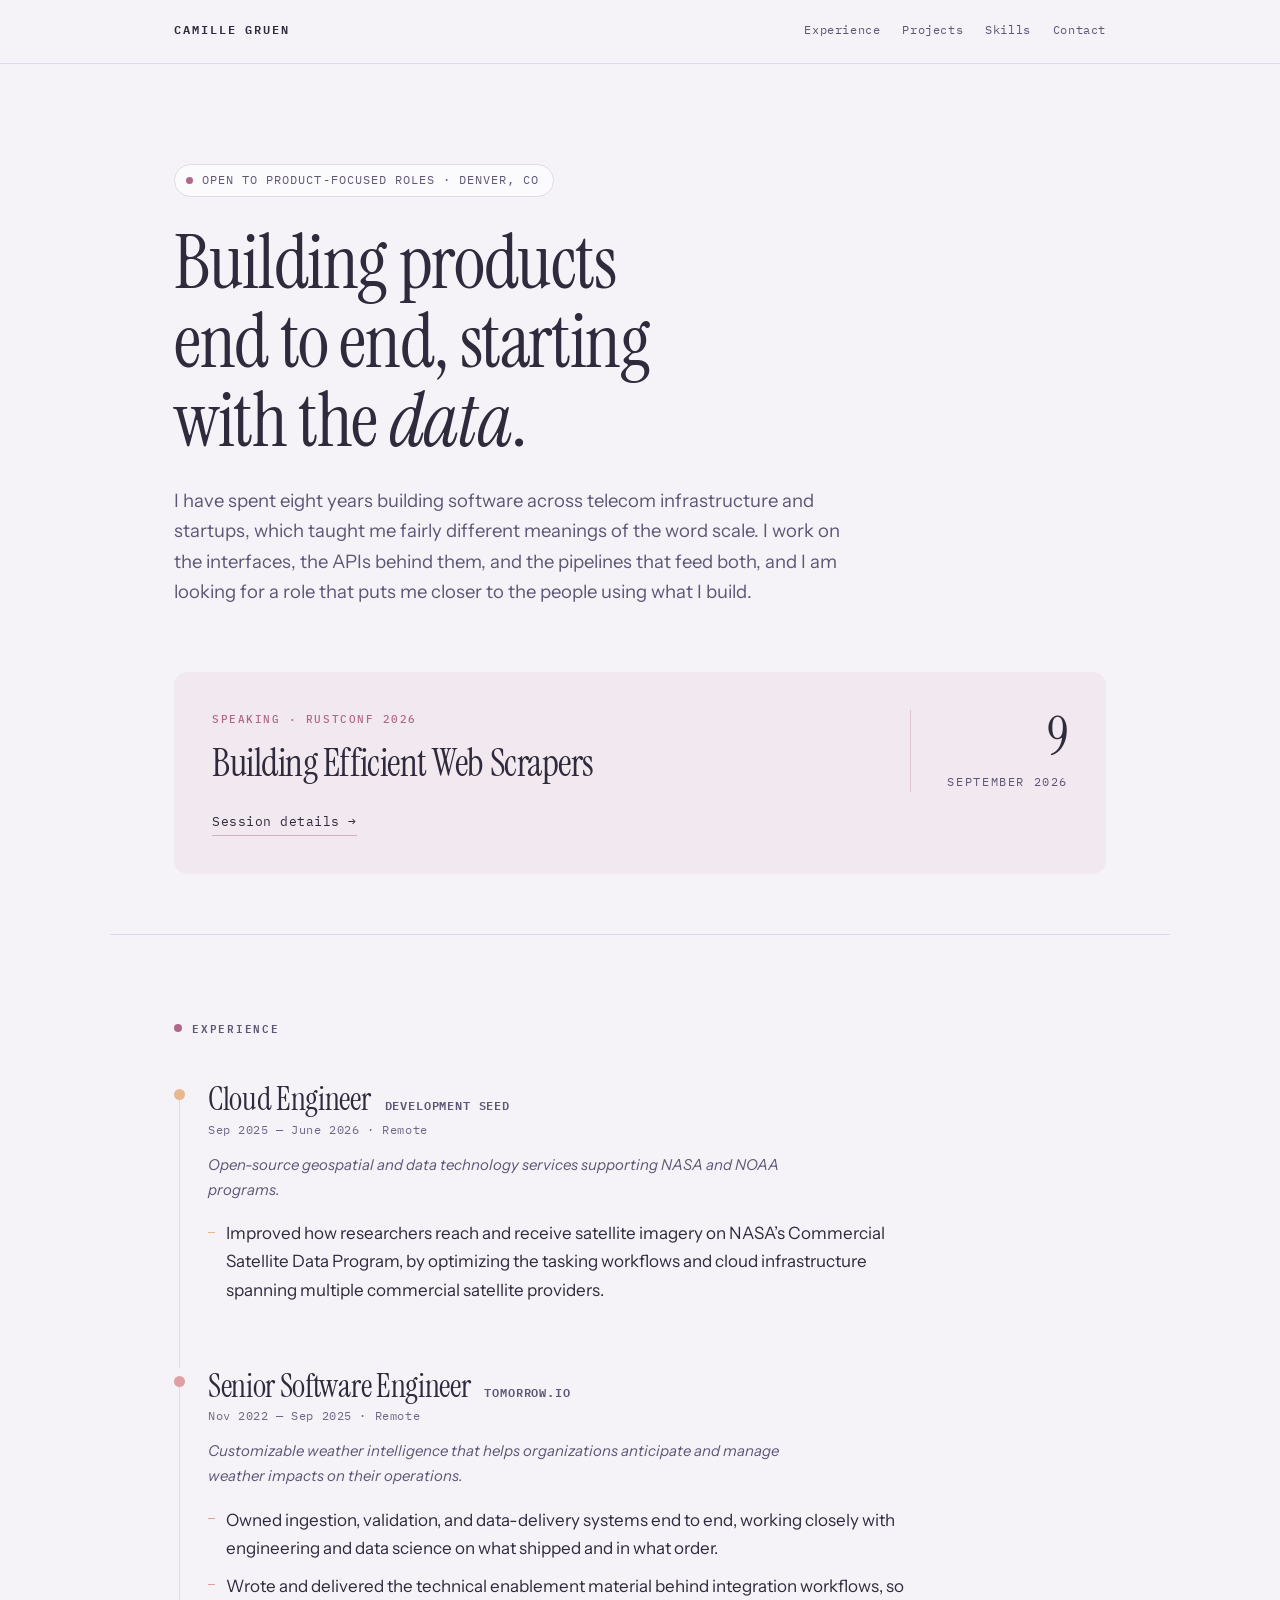
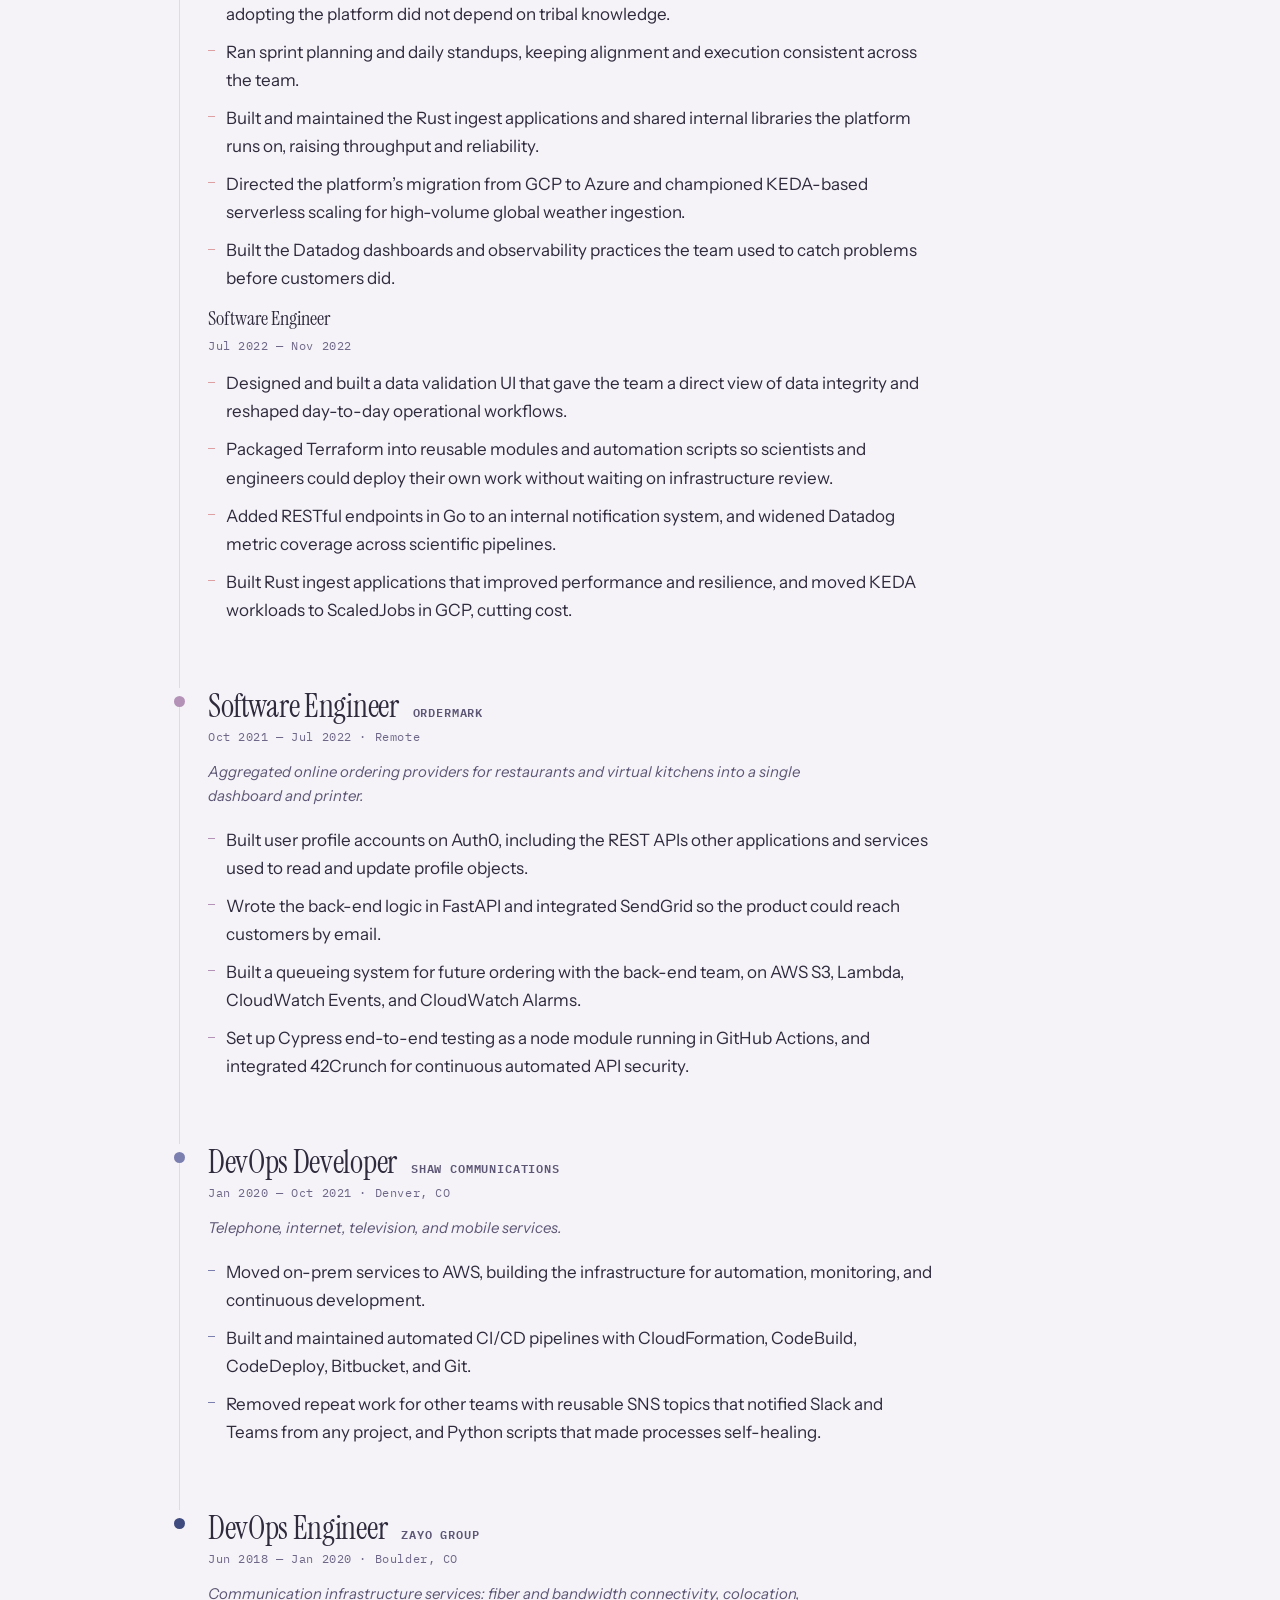
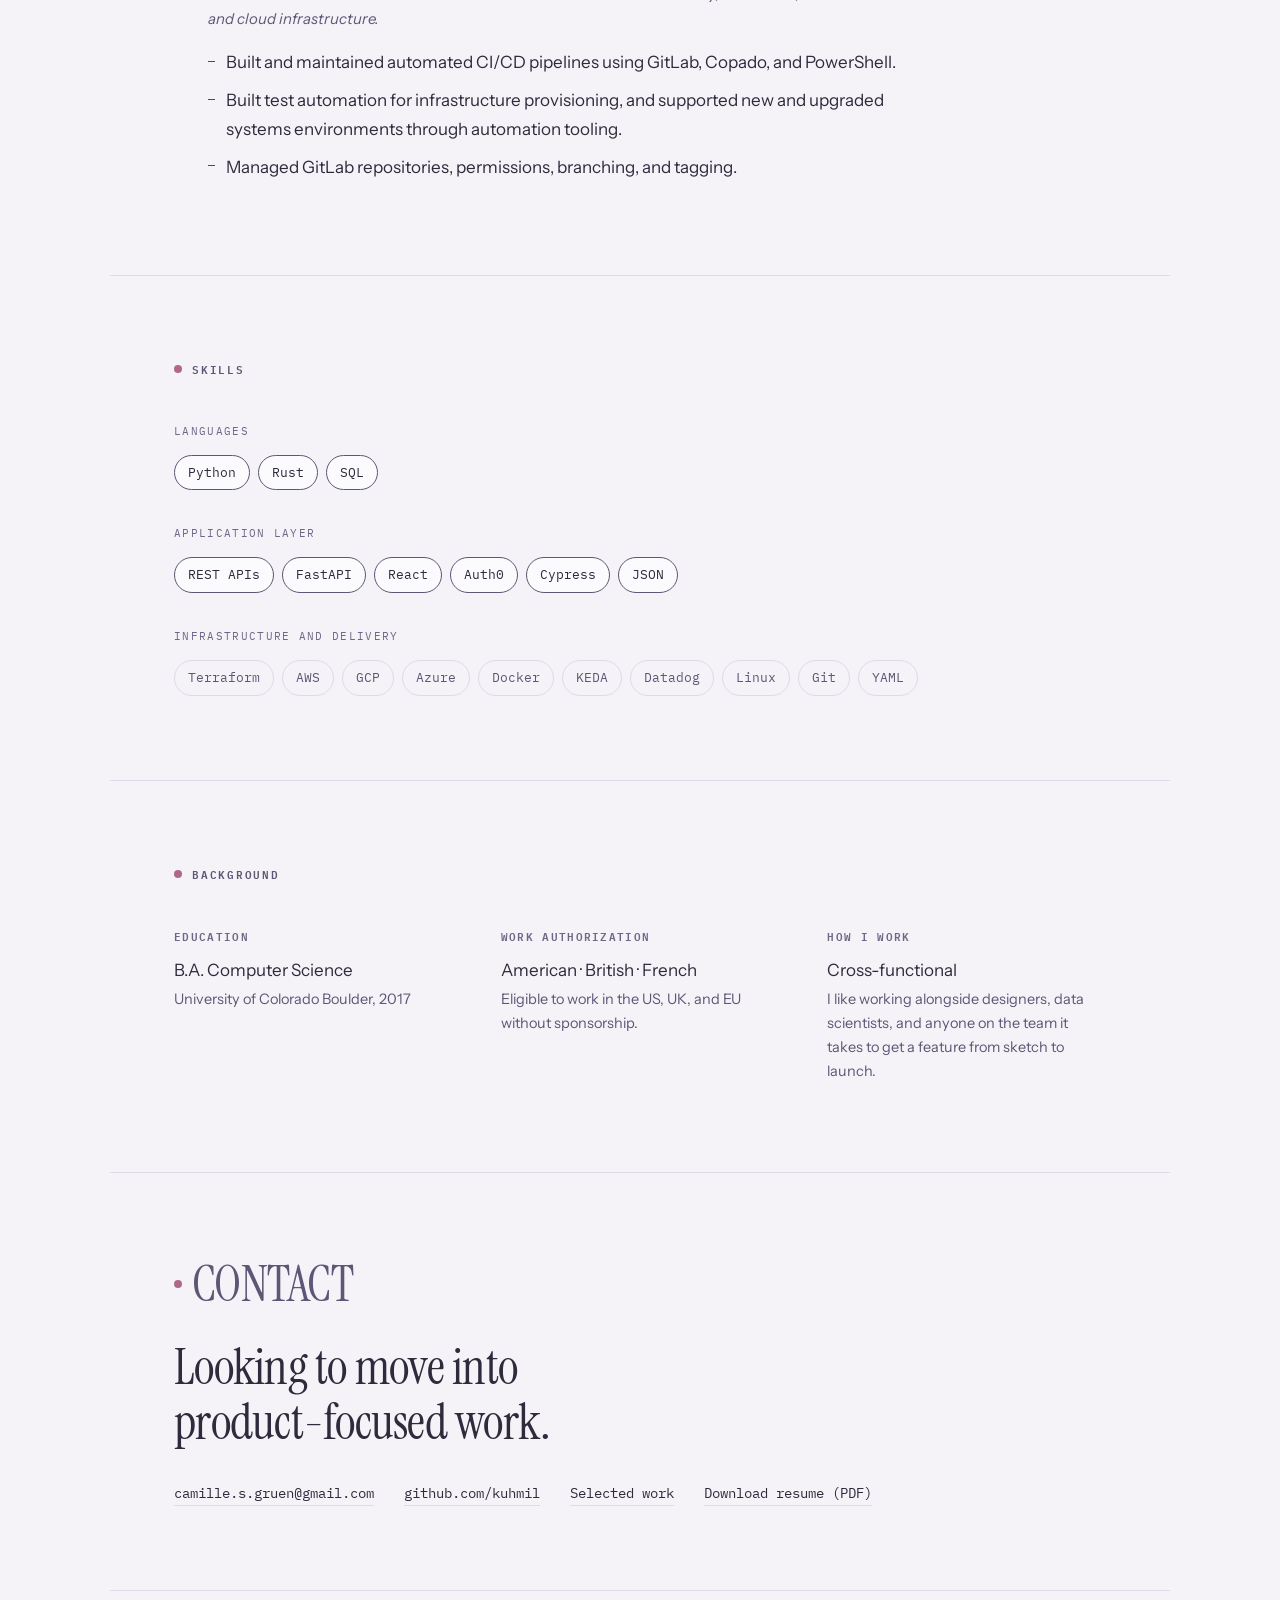
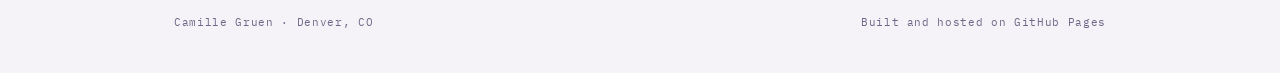
==== index.html @ fe69216e "update projects" ====
<!DOCTYPE html>
<html lang="en">
<head>
<meta charset="utf-8">
<meta name="viewport" content="width=device-width, initial-scale=1">
<title>Camille Gruen</title>
<meta name="description" content="Software engineer with eight years across user-facing surfaces, APIs, and the data pipelines that feed them, now moving toward product-focused work. Speaking at RustConf 2026.">
<meta name="author" content="Camille Gruen">
<meta property="og:title" content="Camille Gruen — Software Engineer">
<meta property="og:description" content="I build products end to end, starting with the data.">
<meta property="og:type" content="profile">
<link rel="preconnect" href="https://fonts.googleapis.com">
<link rel="preconnect" href="https://fonts.gstatic.com" crossorigin>
<link href="https://fonts.googleapis.com/css2?family=IBM+Plex+Mono:wght@400;500;600&family=Instrument+Sans:ital,wght@0,400;0,500;0,600;1,400&family=Instrument+Serif:ital@0;1&display=swap" rel="stylesheet">
<link rel="icon" href="favicon.svg" type="image/svg+xml">
<link rel="stylesheet" href="style.css">
</head>

<body>
<a class="skip" href="#main">Skip to content</a>

<header class="masthead">
  <div class="wrap">
    <a class="mark" href="index.html">Camille Gruen</a>
    <nav aria-label="Sections">
      <a href="#experience">Experience</a>
      <a href="projects.html">Projects</a>
      <!-- <a href="blog.html">Blog</a> -->
      <a href="#skills">Skills</a>
      <a href="#contact">Contact</a>
    </nav>
  </div>
</header>

<main id="main">

  <section class="hero wrap">
    <p class="available"><span class="dot" aria-hidden="true"></span>Open to product-focused roles &middot; Denver, CO</p>
    <h1>Building products end to end, starting with the <em>data</em>.</h1>
    <p class="standfirst">
      I have spent eight years building software across telecom infrastructure and startups, which taught me fairly different meanings of the word scale. 
      I work on the interfaces, the APIs behind them, and the pipelines that feed both, and I am looking 
      for a role that puts me closer to the people using what I build. 
      <!-- Most recently at
      <strong>Development Seed</strong>, on NASA&rsquo;s Commercial Satellite Data Program. -->
    </p>

    <div class="billing">
      <div class="billing-main">
        <p class="eyebrow">Speaking &middot; RustConf 2026</p>
        <h2>Building Efficient Web Scrapers</h2>
        <!-- <p class="where">Room 511, Palais des Congr&egrave;s de Montr&eacute;al &middot; In person and online</p> -->
        <a class="conf-link" href="https://rustconf2026.sched.com/event/2KIv0">Session details &rarr;</a>
      </div>
      <div class="billing-date">
        <span class="day">9</span>
        <span class="mon">September 2026</span>
      </div>
    </div>
  </section>

  <section class="section wrap" id="experience">
    <h2 class="section-label">Experience</h2>

    <ol class="roles">

      <li class="role rise" style="--node:var(--r5)">
        <div class="role-top">
          <h3>Cloud Engineer</h3>
          <span class="co-name">Development Seed</span>
        </div>
        <p class="meta">Sep 2025 — June 2026 · Remote</p>
        <p class="about">Open-source geospatial and data technology services supporting NASA and NOAA programs.</p>
        <ul>
          <li>Improved how researchers reach and receive satellite imagery on NASA&rsquo;s Commercial Satellite Data Program, by optimizing the tasking workflows and cloud infrastructure spanning multiple commercial satellite providers.</li>
        </ul>
      </li>

      <li class="role rise" style="--node:var(--r4)">
        <div class="role-top">
          <h3>Senior Software Engineer</h3>
          <span class="co-name">Tomorrow.io</span>
        </div>
        <p class="meta">Nov 2022 — Sep 2025 · Remote</p>
        <p class="about">Customizable weather intelligence that helps organizations anticipate and manage weather impacts on their operations.</p>
        <ul>
          <li>Owned ingestion, validation, and data-delivery systems end to end, working closely with engineering and data science on what shipped and in what order.</li>
          <li>Wrote and delivered the technical enablement material behind integration workflows, so adopting the platform did not depend on tribal knowledge.</li>
          <li>Ran sprint planning and daily standups, keeping alignment and execution consistent across the team.</li>
          <li>Built and maintained the Rust ingest applications and shared internal libraries the platform runs on, raising throughput and reliability.</li>
          <li>Directed the platform&rsquo;s migration from GCP to Azure and championed KEDA-based serverless scaling for high-volume global weather ingestion.</li>
          <li>Built the Datadog dashboards and observability practices the team used to catch problems before customers did.</li>
        </ul>

        <div class="subrole">
          <!-- <p class="promo"><span class="arrow" aria-hidden="true">&uarr;</span>Promoted November 2022</p> -->
          <h4>Software Engineer</h4>
          <p class="meta">Jul 2022 — Nov 2022</p>
          <ul>
            <li>Designed and built a data validation UI that gave the team a direct view of data integrity and reshaped day-to-day operational workflows.</li>
            <li>Packaged Terraform into reusable modules and automation scripts so scientists and engineers could deploy their own work without waiting on infrastructure review.</li>
            <li>Added RESTful endpoints in Go to an internal notification system, and widened Datadog metric coverage across scientific pipelines.</li>
            <li>Built Rust ingest applications that improved performance and resilience, and moved KEDA workloads to ScaledJobs in GCP, cutting cost.</li>
          </ul>
        </div>
      </li>

      <li class="role rise" style="--node:var(--r3)">
        <div class="role-top">
          <h3>Software Engineer</h3>
          <span class="co-name">Ordermark</span>
        </div>
        <p class="meta">Oct 2021 — Jul 2022 · Remote</p>
        <p class="about">Aggregated online ordering providers for restaurants and virtual kitchens into a single dashboard and printer.</p>
        <ul>
          <li>Built user profile accounts on Auth0, including the REST APIs other applications and services used to read and update profile objects.</li>
          <li>Wrote the back-end logic in FastAPI and integrated SendGrid so the product could reach customers by email.</li>
          <li>Built a queueing system for future ordering with the back-end team, on AWS S3, Lambda, CloudWatch Events, and CloudWatch Alarms.</li>
          <li>Set up Cypress end-to-end testing as a node module running in GitHub Actions, and integrated 42Crunch for continuous automated API security.</li>
        </ul>
      </li>

      <li class="role rise" style="--node:var(--r2)">
        <div class="role-top">
          <h3>DevOps Developer</h3>
          <span class="co-name">Shaw Communications</span>
        </div>
        <p class="meta">Jan 2020 — Oct 2021 · Denver, CO</p>
        <p class="about">Telephone, internet, television, and mobile services.</p>
        <ul>
          <li>Moved on-prem services to AWS, building the infrastructure for automation, monitoring, and continuous development.</li>
          <li>Built and maintained automated CI/CD pipelines with CloudFormation, CodeBuild, CodeDeploy, Bitbucket, and Git.</li>
          <li>Removed repeat work for other teams with reusable SNS topics that notified Slack and Teams from any project, and Python scripts that made processes self-healing.</li>
        </ul>
      </li>

      <li class="role rise" style="--node:var(--r1)">
        <div class="role-top">
          <h3>DevOps Engineer</h3>
          <span class="co-name">Zayo Group</span>
        </div>
        <p class="meta">Jun 2018 — Jan 2020 · Boulder, CO</p>
        <p class="about">Communication infrastructure services: fiber and bandwidth connectivity, colocation, and cloud infrastructure.</p>
        <ul>
          <li>Built and maintained automated CI/CD pipelines using GitLab, Copado, and PowerShell.</li>
          <li>Built test automation for infrastructure provisioning, and supported new and upgraded systems environments through automation tooling.</li>
          <li>Managed GitLab repositories, permissions, branching, and tagging.</li>
        </ul>
      </li>

    </ol>
  </section>

  <section class="section wrap" id="skills">
    <h2 class="section-label">Skills</h2>

    <div class="tier">
      <p class="tier-name">Languages</p>
      <ul class="chips">
        <li>Python</li><li>Rust</li><li>SQL</li>
      </ul>
    </div>

    <div class="tier">
      <p class="tier-name">Application layer</p>
      <ul class="chips">
        <li>REST APIs</li><li>FastAPI</li><li>React</li><li>Auth0</li><li>Cypress</li><li>JSON</li>
      </ul>
    </div>

    <div class="tier">
      <p class="tier-name">Infrastructure and delivery</p>
      <ul class="chips soft">
        <li>Terraform</li><li>AWS</li><li>GCP</li><li>Azure</li><li>Docker</li>
        <li>KEDA</li><li>Datadog</li><li>Linux</li><li>Git</li><li>YAML</li>
      </ul>
    </div>
  </section>

  <section class="section wrap">
    <h2 class="section-label">Background</h2>
    <div class="facts">
      <div class="fact">
        <h3>Education</h3>
        <p>B.A. Computer Science</p>
        <p class="sub">University of Colorado Boulder, 2017</p>
      </div>
      <div class="fact">
        <h3>Work authorization</h3>
        <p>American · British · French</p>
        <p class="sub">Eligible to work in the US, UK, and EU without sponsorship.</p>
      </div>
      <div class="fact">
        <h3>How I work</h3>
        <p>Cross-functional</p>
        <p class="sub">I like working alongside designers, data scientists, and anyone on the team it takes to get a feature from sketch to launch.</p>
      </div>
    </div>
  </section>

  <section class="section wrap contact" id="contact">
    <h2 class="section-label">Contact</h2>
    <h2>Looking to move into product-focused work.</h2>
    <ul class="links">
      <li><a href="mailto:camille.s.gruen@gmail.com">camille.s.gruen@gmail.com</a></li>
      <li><a href="https://github.com/kuhmil">github.com/kuhmil</a></li>
      <li><a href="projects.html">Selected work</a></li>
      <li><a href="resume.pdf">Download resume (PDF)</a></li>
    </ul>
  </section>

</main>

<footer class="wrap colophon">
  <span>Camille Gruen · Denver, CO</span>
  <span>Built and hosted on GitHub Pages</span>
</footer>

<script>
(function () {
  var reduce = window.matchMedia('(prefers-reduced-motion: reduce)').matches;
  var items = document.querySelectorAll('.rise');
  if (reduce || !('IntersectionObserver' in window)) {
    items.forEach(function (el) { el.classList.add('in'); });
    return;
  }
  var io = new IntersectionObserver(function (entries) {
    entries.forEach(function (entry) {
      if (entry.isIntersecting) {
        entry.target.classList.add('in');
        io.unobserve(entry.target);
      }
    });
  }, { rootMargin: '0px 0px -8% 0px', threshold: 0.05 });
  items.forEach(function (el) { io.observe(el); });
})();
</script>
</body>
</html>
---- style.css ----
/* Camille Gruen — shared styles
   Palette: Earth's limb at dawn from orbit. Indigo → periwinkle → mauve → rose → haze.
   The ramp still encodes era: r1 is 2018, r5 is now. */

:root{
  --paper:      #F5F3F8;
  --paper-lift: #FBFAFC;
  --tint:       #F1E9EF;
  --ink:        #2F2A3C;
  --ink-2:      #5E5675;
  --ink-3:      #6F6787;
  --rule:       #E0DAE8;
  --accent:     #B0688A;

  --r1: #3F4A7E;
  --r2: #7B7FB0;
  --r3: #B492B8;
  --r4: #DFA0A4;
  --r5: #E9B78F;

  --display: "Instrument Serif", Georgia, serif;
  --body:    "Instrument Sans", ui-sans-serif, system-ui, sans-serif;
  --mono:    "IBM Plex Mono", ui-monospace, "SF Mono", monospace;

  --gut: clamp(20px, 5vw, 64px);
  --maxw: 1060px;
}

*,*::before,*::after{ box-sizing:border-box; }
html{ -webkit-text-size-adjust:100%; scroll-behavior:smooth; }

body{
  margin:0;
  background:var(--paper);
  color:var(--ink);
  font-family:var(--body);
  font-size:clamp(15px,0.55vw + 13.5px,17px);
  line-height:1.65;
  -webkit-font-smoothing:antialiased;
}

a{ color:inherit; }

.wrap{
  max-width:var(--maxw);
  margin:0 auto;
  padding-inline:var(--gut);
}

.eyebrow{
  font-family:var(--mono);
  font-size:11px;
  font-weight:500;
  letter-spacing:.14em;
  text-transform:uppercase;
  color:var(--ink-3);
  margin:0;
}

/* ── Masthead ─────────────────────────────────── */
.masthead{ border-bottom:1px solid var(--rule); }
.masthead .wrap{
  display:flex;
  flex-wrap:wrap;
  gap:8px 24px;
  align-items:baseline;
  justify-content:space-between;
  padding-block:20px;
}
.mark{
  font-family:var(--mono);
  font-size:12px;
  font-weight:600;
  letter-spacing:.16em;
  text-transform:uppercase;
  text-decoration:none;
}
.masthead nav{
  display:flex;
  gap:22px;
  font-family:var(--mono);
  font-size:12px;
  letter-spacing:.05em;
}
.masthead nav a{
  color:var(--ink-2);
  text-decoration:none;
  padding-bottom:2px;
  border-bottom:1px solid transparent;
  transition:color .15s, border-color .15s;
}
.masthead nav a:hover,
.masthead nav a:focus-visible{ color:var(--ink); border-bottom-color:var(--accent); }
.masthead nav a[aria-current="page"]{ color:var(--ink); border-bottom-color:var(--ink-3); }

/* ── Hero ─────────────────────────────────────── */
.hero{ padding-block:clamp(48px,9vw,100px) clamp(36px,6vw,60px); }

.available{
  display:inline-flex;
  align-items:center;
  gap:9px;
  font-family:var(--mono);
  font-size:11.5px;
  letter-spacing:.09em;
  text-transform:uppercase;
  color:var(--ink-2);
  background:var(--paper-lift);
  border:1px solid var(--rule);
  border-radius:100px;
  padding:6px 14px 6px 11px;
  margin:0 0 26px;
}
.available .dot{
  width:7px; height:7px;
  border-radius:50%;
  background:var(--accent);
  flex:none;
}

.hero h1{
  font-family:var(--display);
  font-weight:400;
  font-size:clamp(38px,7vw,76px);
  line-height:1.04;
  letter-spacing:-.018em;
  margin:0;
  max-width:15ch;
  text-wrap:balance;
}
.hero h1 em{ font-style:italic; }

.standfirst{
  margin:26px 0 0;
  max-width:56ch;
  font-size:clamp(16px,0.6vw + 14.6px,18.5px);
  color:var(--ink-2);
}
.standfirst strong{ color:var(--ink); font-weight:600; }

/* ── Speaking billing ─────────────────────────── */
.billing{
  margin-top:clamp(40px,6vw,64px);
  background:var(--tint);
  border-radius:14px;
  padding:clamp(24px,3.4vw,38px);
  display:grid;
  grid-template-columns:1fr auto;
  gap:28px 40px;
  align-items:start;
}
.billing-main{ min-width:0; }
.billing .eyebrow{ color:var(--accent); margin-bottom:14px; }

.billing h2{
  font-family:var(--display);
  font-weight:400;
  font-size:clamp(26px,3.1vw,38px);
  line-height:1.14;
  letter-spacing:-.012em;
  margin:0 0 10px;
  max-width:24ch;
}
.billing .where{
  font-family:var(--mono);
  font-size:12px;
  letter-spacing:.05em;
  color:var(--ink-2);
  margin:0;
}
.billing .conf-link{
  display:inline-block;
  margin-top:16px;
  font-family:var(--mono);
  font-size:12.5px;
  letter-spacing:.04em;
  text-decoration:none;
  border-bottom:1px solid rgba(176,104,138,.45);
  padding-bottom:3px;
  transition:border-color .15s;
}
.billing .conf-link:hover,
.billing .conf-link:focus-visible{ border-bottom-color:var(--accent); }

.billing-date{
  text-align:right;
  border-left:1px solid rgba(176,104,138,.28);
  padding-left:36px;
}
.billing-date .day{
  font-family:var(--display);
  font-size:clamp(34px,4.4vw,54px);
  line-height:1;
  letter-spacing:-.02em;
  display:block;
}
.billing-date .mon{
  font-family:var(--mono);
  font-size:11.5px;
  letter-spacing:.14em;
  text-transform:uppercase;
  color:var(--ink-2);
  display:block;
  margin-top:9px;
}

@media (max-width:720px){
  .billing{ grid-template-columns:1fr; }
  .billing-date{
    text-align:left;
    border-left:0;
    border-top:1px solid rgba(176,104,138,.28);
    padding-left:0;
    padding-top:22px;
  }
}

/* ── Sections ─────────────────────────────────── */
.section{
  padding-block:clamp(46px,7vw,84px);
  border-top:1px solid var(--rule);
}
.section-label{
  font-family:var(--mono);
  font-size:11px;
  font-weight:600;
  letter-spacing:.16em;
  text-transform:uppercase;
  color:var(--ink-2);
  margin:0 0 clamp(28px,4vw,44px);
  display:flex;
  align-items:center;
  gap:10px;
}
.section-label::before{
  content:"";
  width:8px; height:8px;
  border-radius:50%;
  background:var(--accent);
  flex:none;
}

/* ── Experience ───────────────────────────────── */
.roles{ list-style:none; margin:0; padding:0; }

.role{
  position:relative;
  padding-left:34px;
  padding-bottom:clamp(34px,5vw,54px);
}
.role::before{
  content:"";
  position:absolute;
  left:5px; top:13px; bottom:0;
  width:1px;
  background:var(--rule);
}
.role:last-child{ padding-bottom:0; }
.role:last-child::before{ display:none; }
.role::after{
  content:"";
  position:absolute;
  left:0; top:8px;
  width:11px; height:11px;
  border-radius:50%;
  background:var(--node,var(--ink));
}

.role-top{
  display:flex;
  flex-wrap:wrap;
  align-items:baseline;
  gap:2px 14px;
  margin-bottom:3px;
}
.role h3{
  font-family:var(--display);
  font-weight:400;
  font-size:clamp(23px,1.7vw + 18px,32px);
  letter-spacing:-.01em;
  line-height:1.15;
  margin:0;
}
.co-name{
  font-family:var(--mono);
  font-size:12px;
  font-weight:600;
  letter-spacing:.07em;
  text-transform:uppercase;
  color:var(--ink-2);
}
.meta{
  font-family:var(--mono);
  font-size:11.5px;
  letter-spacing:.05em;
  color:var(--ink-3);
  margin:0 0 13px;
}
.about{
  margin:0 0 17px;
  max-width:62ch;
  font-size:15px;
  color:var(--ink-2);
  font-style:italic;
}
.role ul{ margin:0; padding:0; list-style:none; max-width:66ch; }
.role ul li{
  position:relative;
  padding-left:18px;
  margin-bottom:10px;
}
.role ul li::before{
  content:"";
  position:absolute;
  left:0; top:.72em;
  width:7px; height:1px;
  background:var(--node,var(--ink-3));
}

.promo{
  display:flex;
  align-items:center;
  gap:12px;
  margin:26px 0 20px;
  font-family:var(--mono);
  font-size:11px;
  letter-spacing:.11em;
  text-transform:uppercase;
  color:var(--ink-2);
}
.promo::after{ content:""; flex:1; height:1px; background:var(--rule); }
.promo .arrow{ color:var(--accent); font-size:13px; line-height:1; }

.subrole h4{
  font-family:var(--display);
  font-weight:400;
  font-size:20px;
  margin:0 0 2px;
}

/* ── Skills ───────────────────────────────────── */
.tier + .tier{ margin-top:34px; }
.tier-name{
  font-family:var(--mono);
  font-size:11px;
  letter-spacing:.12em;
  text-transform:uppercase;
  color:var(--ink-3);
  margin:0 0 15px;
}
.chips{ display:flex; flex-wrap:wrap; gap:8px; list-style:none; margin:0; padding:0; }
.chips li{
  font-family:var(--mono);
  font-size:13px;
  padding:6px 13px;
  border-radius:100px;
  border:1px solid var(--ink-2);
  background:var(--paper-lift);
}
.chips.soft li{
  border-color:var(--rule);
  color:var(--ink-2);
  background:transparent;
}

/* ── Facts ────────────────────────────────────── */
.facts{
  display:grid;
  grid-template-columns:repeat(auto-fit,minmax(230px,1fr));
  gap:clamp(28px,4vw,48px);
}
.fact h3{
  font-family:var(--mono);
  font-size:11px;
  font-weight:600;
  letter-spacing:.12em;
  text-transform:uppercase;
  color:var(--ink-3);
  margin:0 0 11px;
}
.fact p{ margin:0 0 4px; }
.fact .sub{ color:var(--ink-2); font-size:14.5px; }

/* ── Contact ──────────────────────────────────── */
.contact h2{
  font-family:var(--display);
  font-weight:400;
  font-size:clamp(30px,4.4vw,50px);
  letter-spacing:-.015em;
  line-height:1.1;
  margin:0 0 28px;
  max-width:17ch;
}
.links{ display:flex; flex-wrap:wrap; gap:12px 30px; list-style:none; margin:0; padding:0; }
.links a{
  font-family:var(--mono);
  font-size:14px;
  text-decoration:none;
  border-bottom:1px solid var(--rule);
  padding-bottom:3px;
  transition:border-color .15s;
}
.links a:hover,
.links a:focus-visible{ border-bottom-color:var(--accent); }

.colophon{
  border-top:1px solid var(--rule);
  padding-block:22px 42px;
  font-family:var(--mono);
  font-size:11px;
  letter-spacing:.06em;
  color:var(--ink-3);
  display:flex;
  flex-wrap:wrap;
  gap:6px 20px;
  justify-content:space-between;
}

/* ── Projects page ────────────────────────────── */
.page-head{ padding-block:clamp(44px,8vw,88px) clamp(28px,4vw,48px); }
.page-head h1{
  font-family:var(--display);
  font-weight:400;
  font-size:clamp(38px,6.4vw,68px);
  line-height:1.05;
  letter-spacing:-.018em;
  margin:14px 0 0;
  max-width:16ch;
}

.projects{ list-style:none; margin:0; padding:0; }

.project{
  padding-block:clamp(40px,5.5vw,64px);
  border-top:1px solid var(--rule);
}
.project-top{
  display:flex;
  flex-wrap:wrap;
  align-items:center;
  gap:8px 14px;
  margin-bottom:12px;
}
.project .era{
  width:26px; height:6px;
  border-radius:3px;
  background:var(--node,var(--ink-3));
  flex:none;
}
.project h2{
  font-family:var(--display);
  font-weight:400;
  font-size:clamp(26px,2.6vw + 16px,42px);
  line-height:1.1;
  letter-spacing:-.015em;
  margin:0 0 8px;
  max-width:22ch;
}
.project .context{
  margin:0 0 22px;
  max-width:64ch;
  color:var(--ink-2);
}
.project h3{
  font-family:var(--mono);
  font-size:11px;
  font-weight:600;
  letter-spacing:.13em;
  text-transform:uppercase;
  color:var(--ink-3);
  margin:0 0 12px;
}
.project ul.did{ list-style:none; margin:0 0 26px; padding:0; max-width:66ch; }
.project ul.did li{
  position:relative;
  padding-left:18px;
  margin-bottom:10px;
}
.project ul.did li::before{
  content:"";
  position:absolute;
  left:0; top:.72em;
  width:7px; height:1px;
  background:var(--node,var(--ink-3));
}

.backlink{
  display:inline-block;
  font-family:var(--mono);
  font-size:12.5px;
  letter-spacing:.05em;
  text-decoration:none;
  border-bottom:1px solid var(--rule);
  padding-bottom:3px;
  margin-block:8px 44px;
  transition:border-color .15s;
}
.backlink:hover,
.backlink:focus-visible{ border-bottom-color:var(--accent); }

/* ── Accessibility & motion ───────────────────── */
:focus-visible{ outline:2px solid var(--accent); outline-offset:3px; }

.skip{
  position:absolute; left:-9999px;
  background:var(--ink); color:var(--paper);
  font-family:var(--mono); font-size:13px;
  padding:10px 16px; border-radius:6px; z-index:10;
}
.skip:focus{ left:var(--gut); top:10px; }

.rise{ opacity:0; transform:translateY(14px); }
.rise.in{ opacity:1; transform:none; transition:opacity .6s ease, transform .6s ease; }

@media (prefers-reduced-motion: reduce){
  html{ scroll-behavior:auto; }
  *,*::before,*::after{ animation:none !important; transition:none !important; }
  .rise{ opacity:1 !important; transform:none !important; }
}

@media print{
  .masthead nav, .available, .backlink{ display:none; }
  body{ background:#fff; font-size:11pt; }
  .section, .project{ break-inside:avoid; }
}
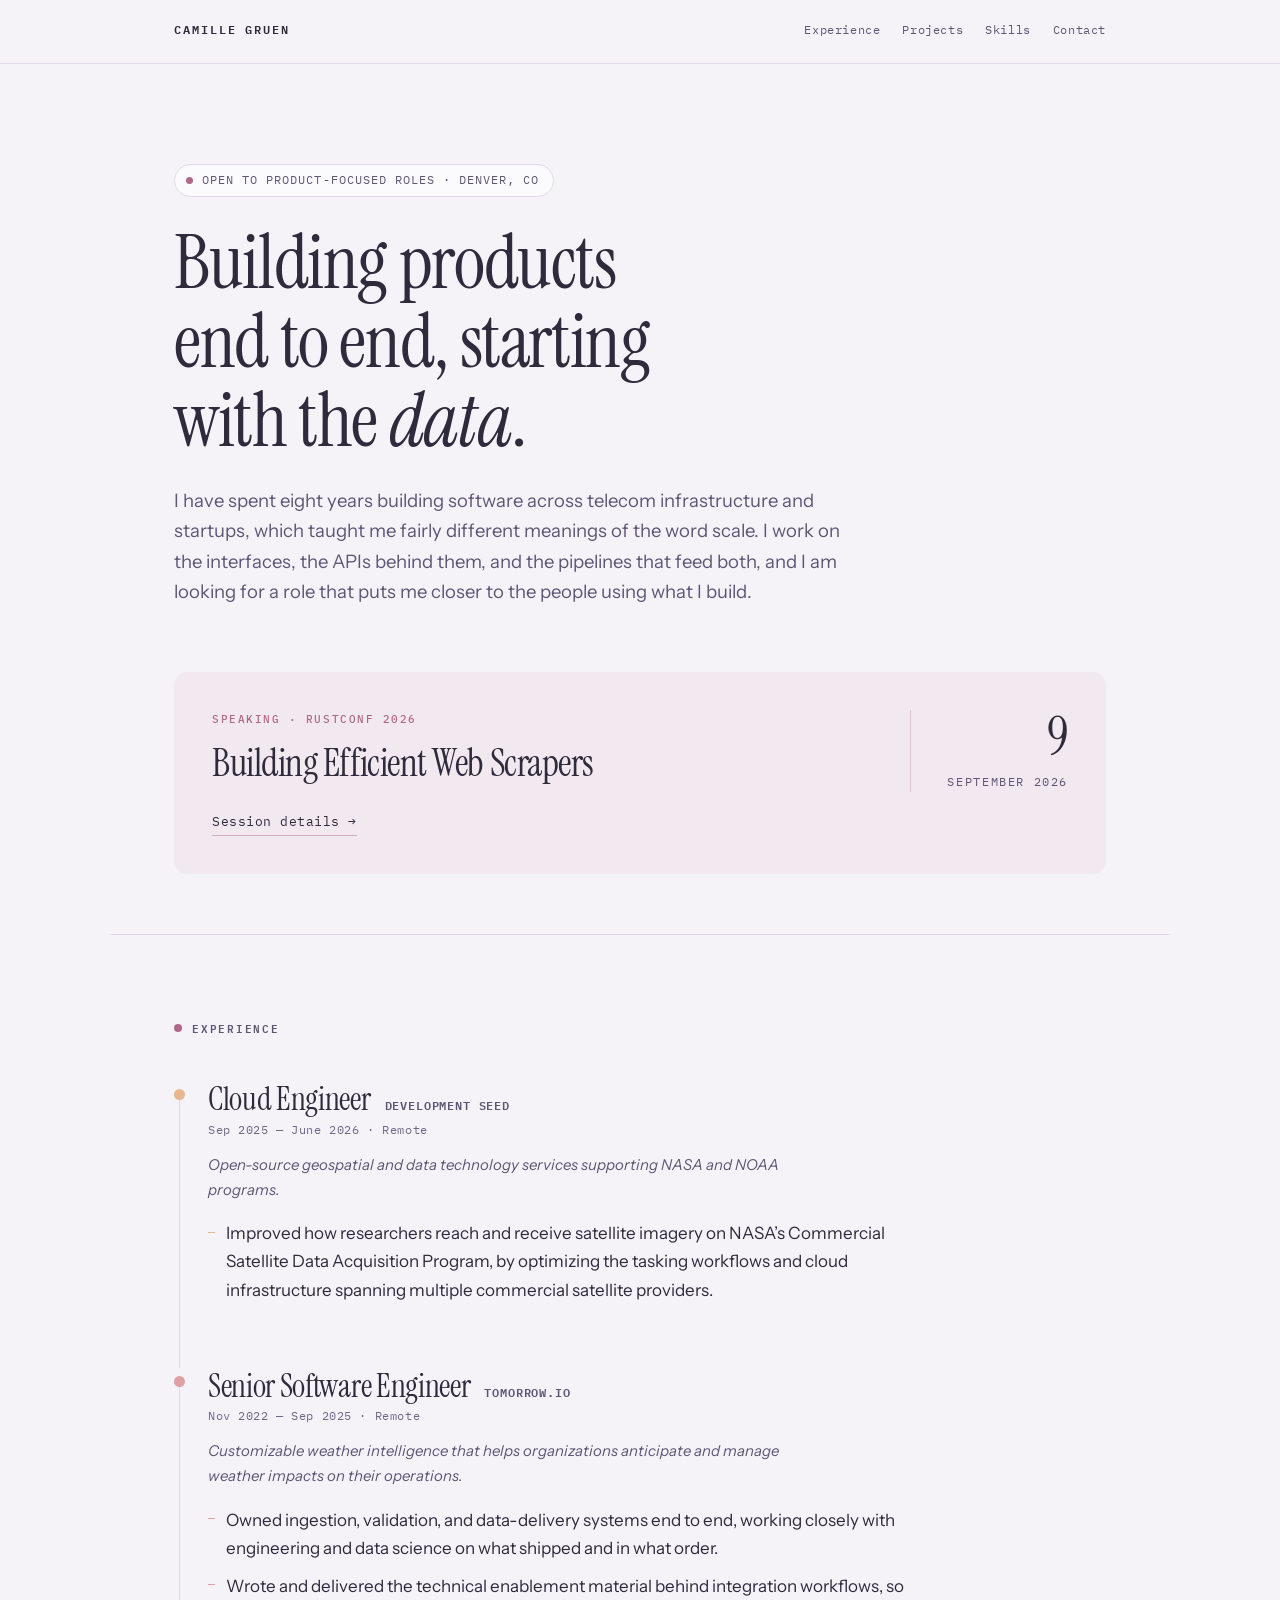
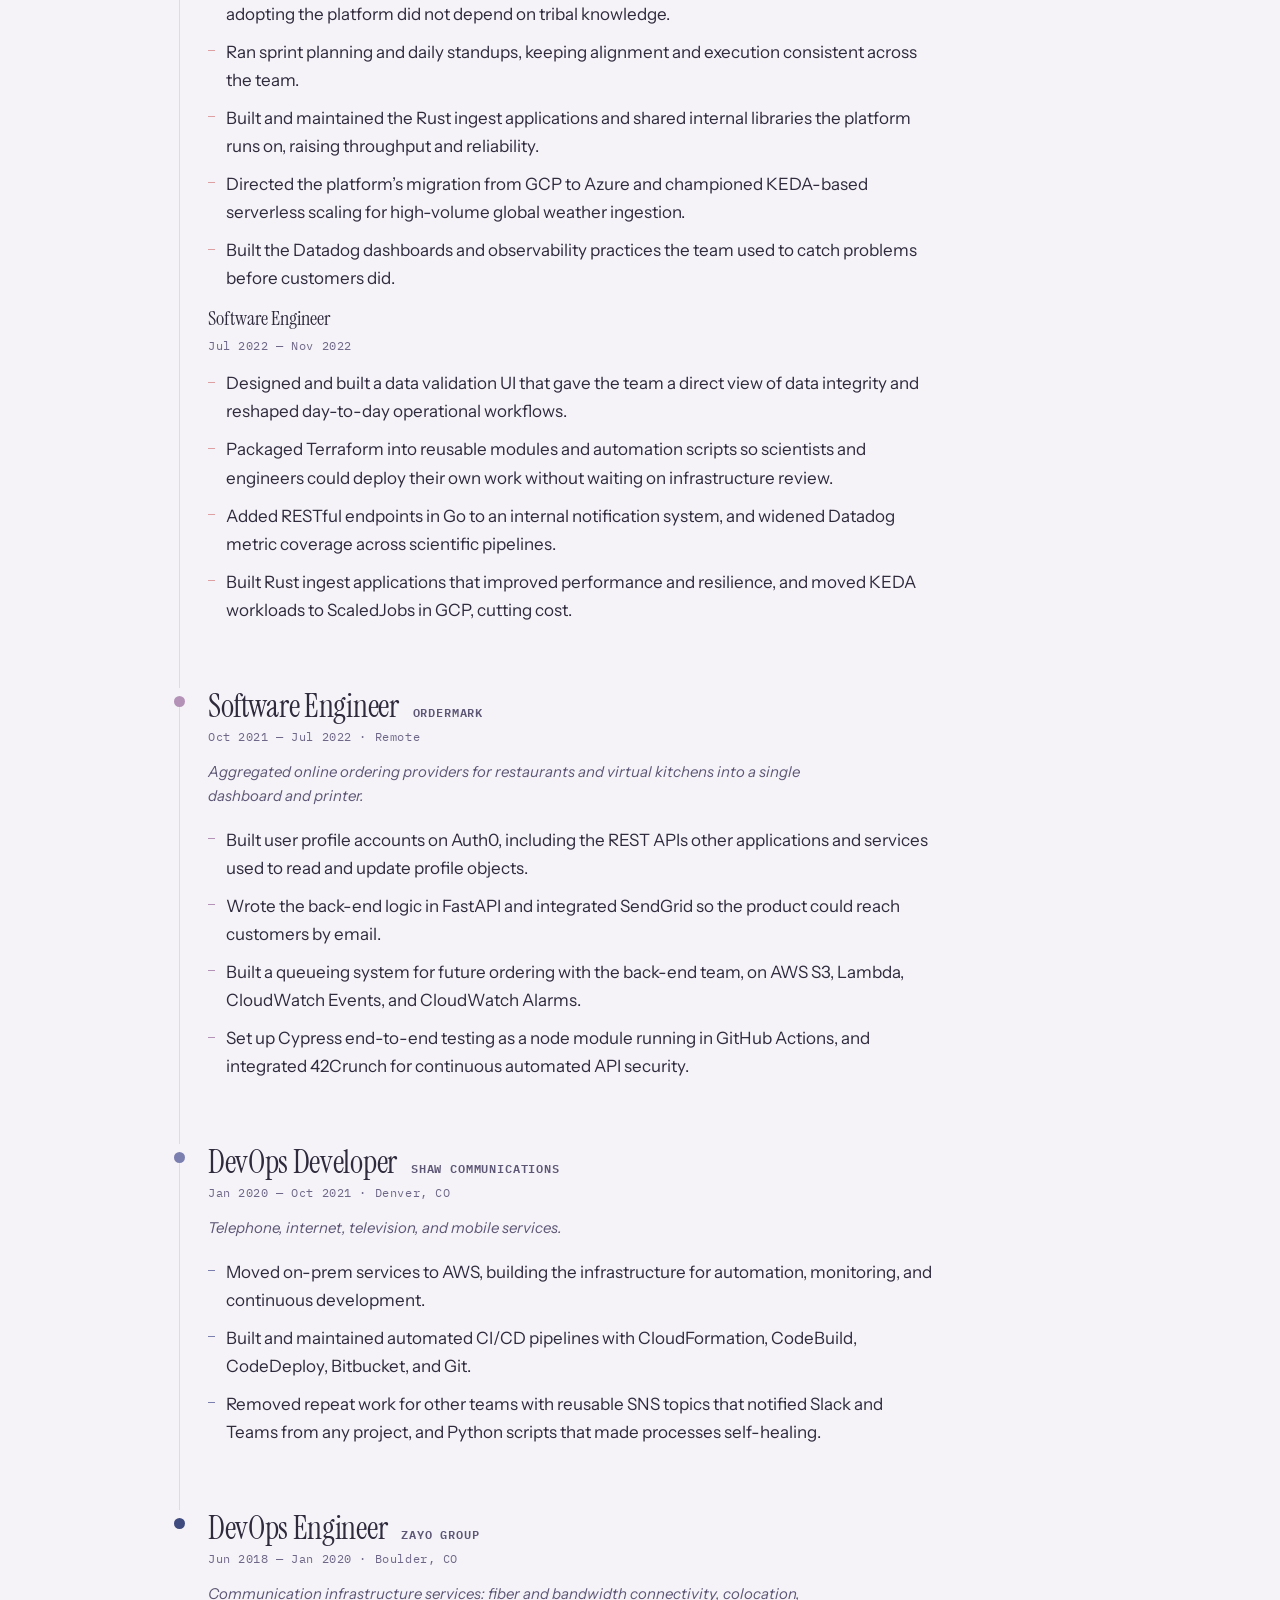
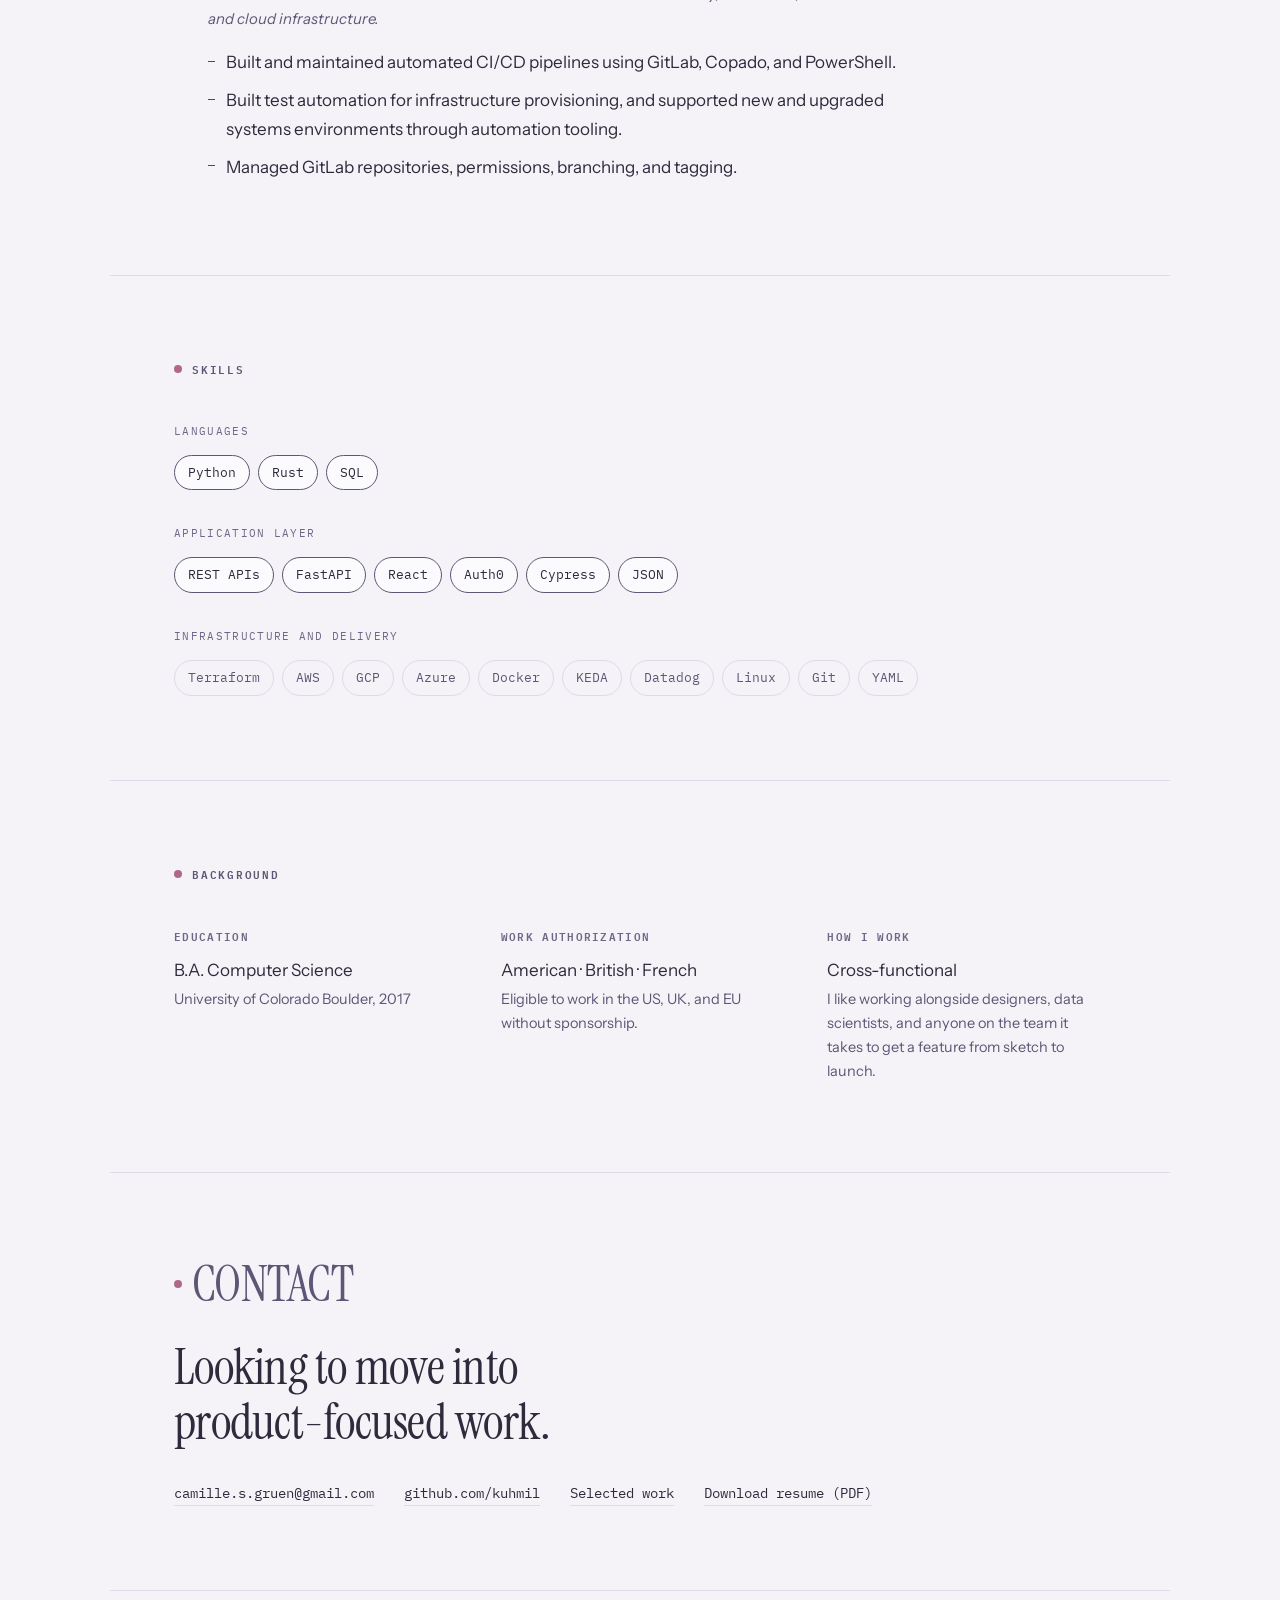
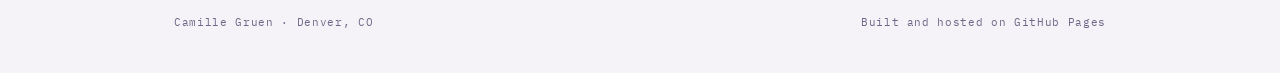
==== commit c7505cb7: "Add sound reactive infinity table project" ====
--- a/index.html
+++ b/index.html
@@ -72,7 +72,7 @@
         <p class="meta">Sep 2025 — June 2026 · Remote</p>
         <p class="about">Open-source geospatial and data technology services supporting NASA and NOAA programs.</p>
         <ul>
-          <li>Improved how researchers reach and receive satellite imagery on NASA&rsquo;s Commercial Satellite Data Program, by optimizing the tasking workflows and cloud infrastructure spanning multiple commercial satellite providers.</li>
+          <li>Improved how researchers reach and receive satellite imagery on NASA&rsquo;s Commercial Satellite Data Acquisition Program, by optimizing the tasking workflows and cloud infrastructure spanning multiple commercial satellite providers.</li>
         </ul>
       </li>
 
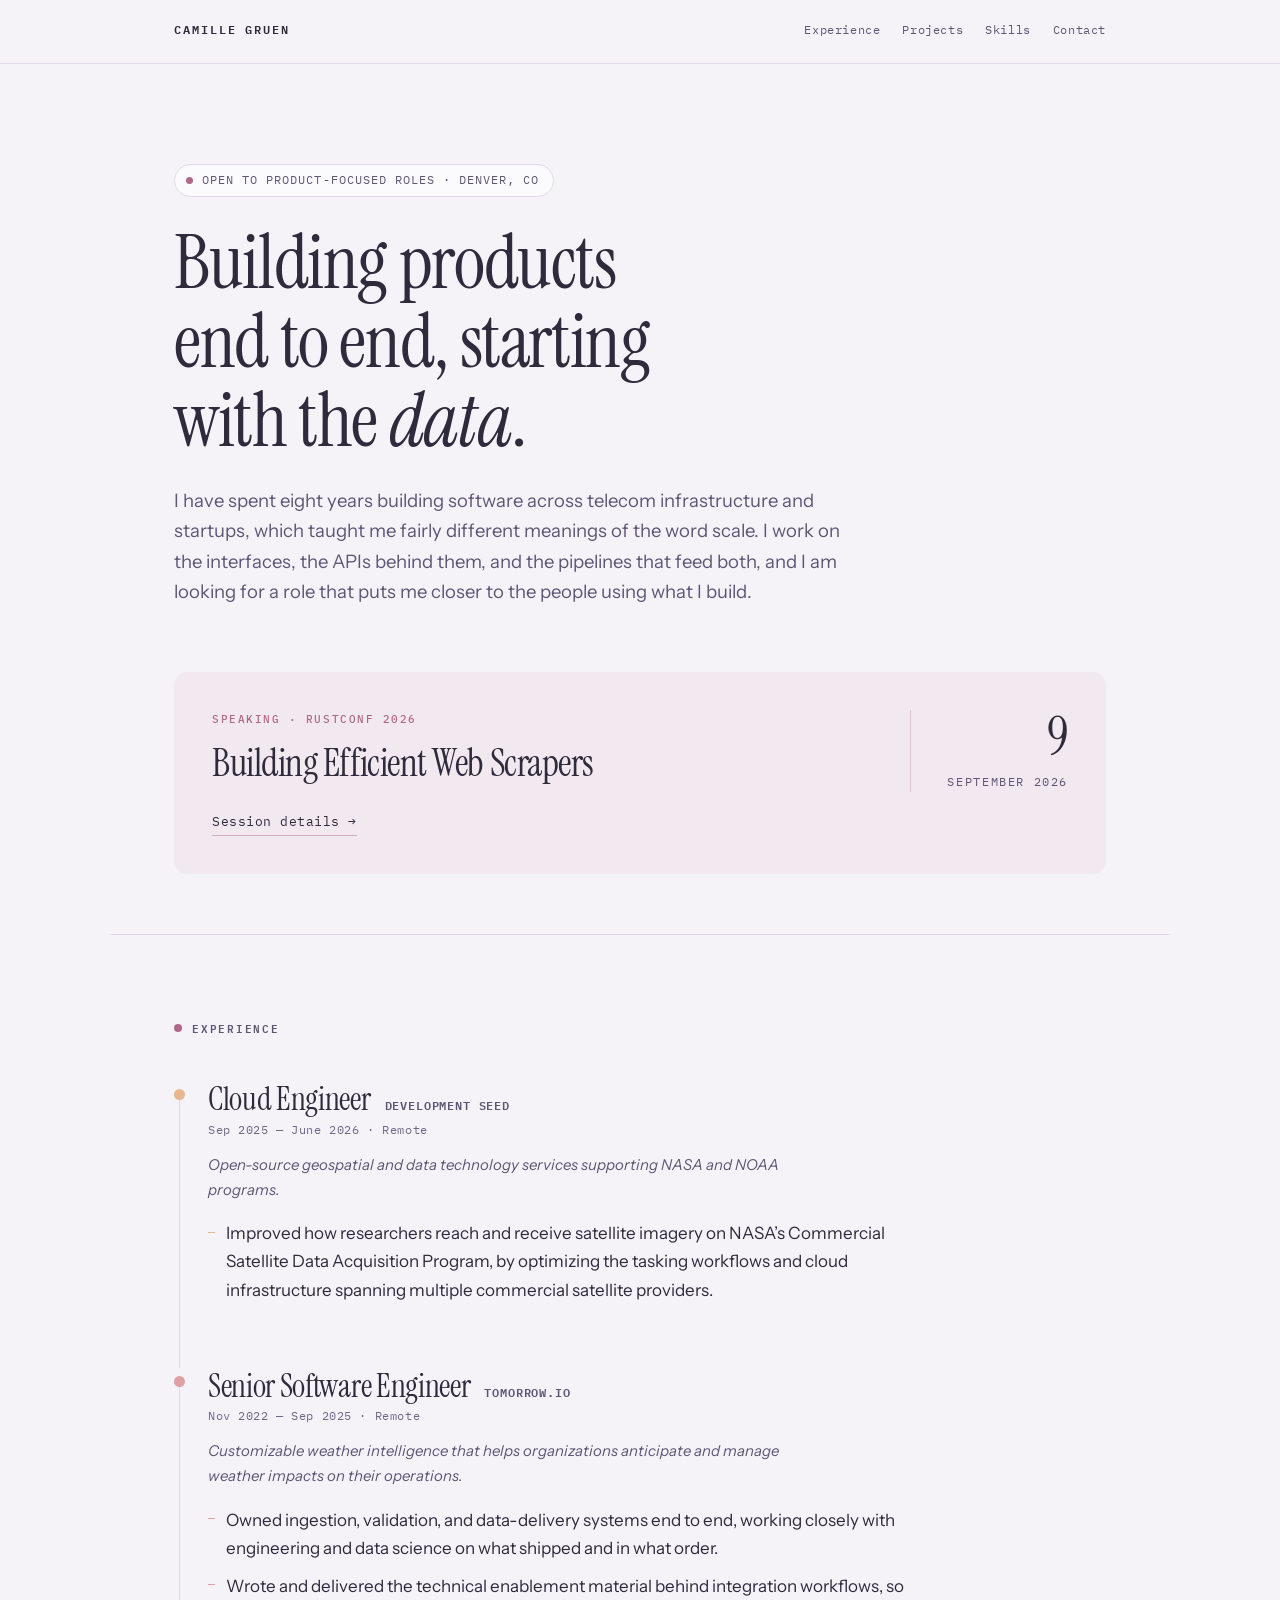
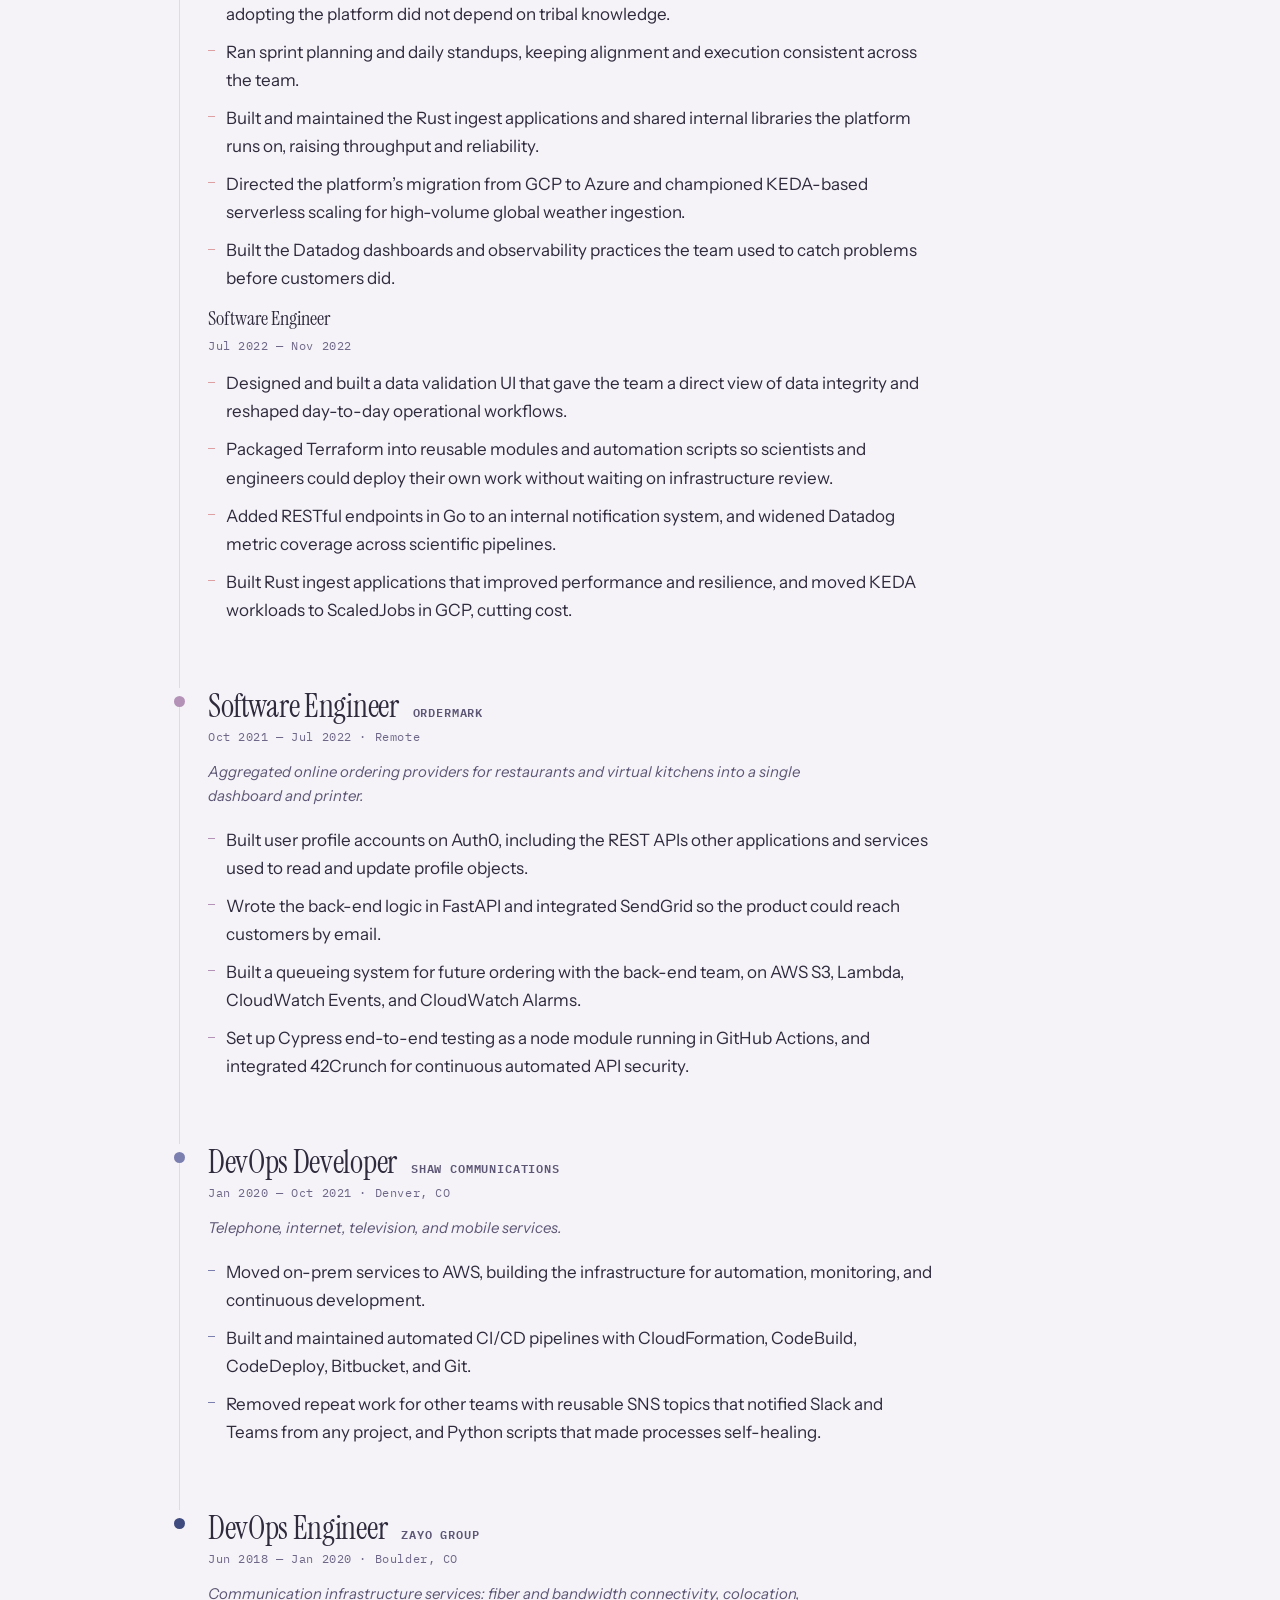
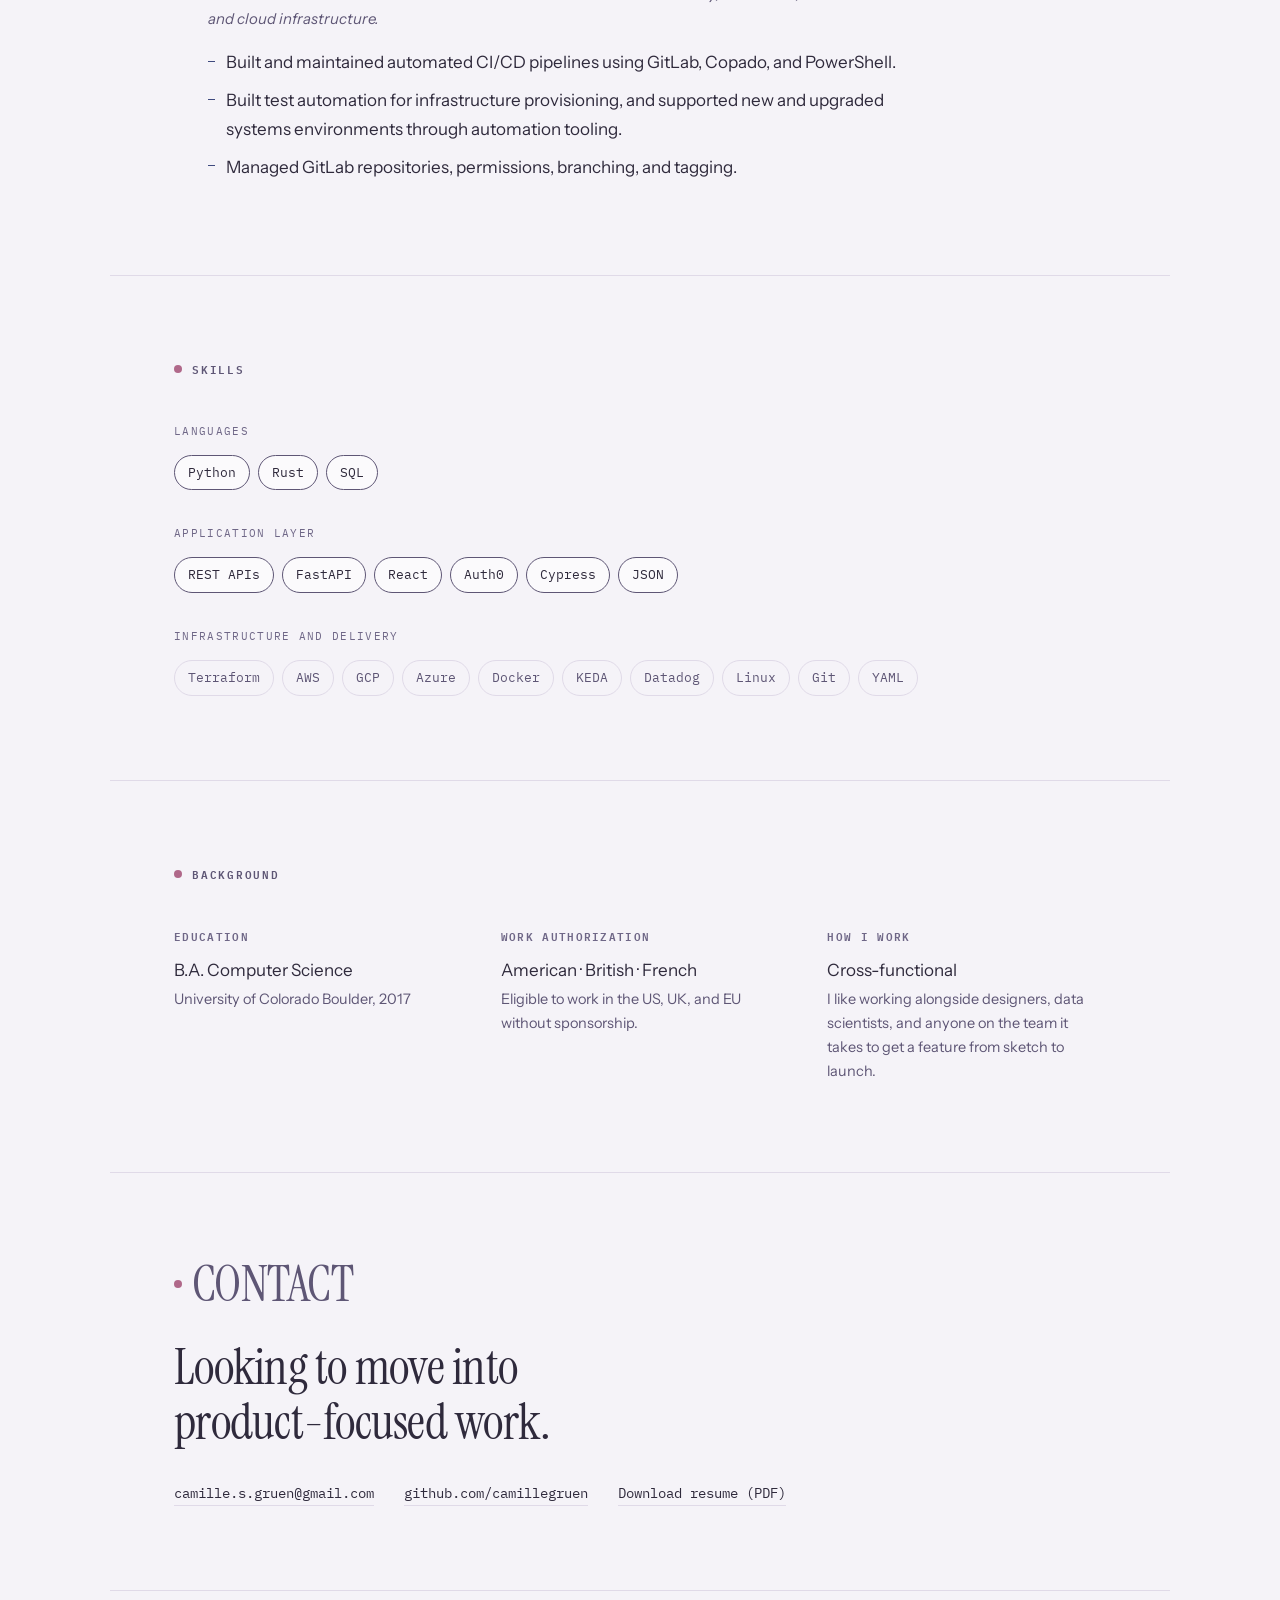
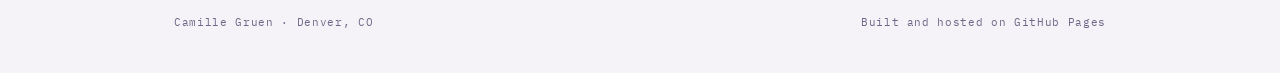
==== commit 8cf76500: "Add sound reactive infinity table project" ====
--- a/index.html
+++ b/index.html
@@ -203,8 +203,8 @@
     <h2>Looking to move into product-focused work.</h2>
     <ul class="links">
       <li><a href="mailto:camille.s.gruen@gmail.com">camille.s.gruen@gmail.com</a></li>
-      <li><a href="https://github.com/kuhmil">github.com/kuhmil</a></li>
-      <li><a href="projects.html">Selected work</a></li>
+      <li><a href="https://github.com/camillegruen">github.com/camillegruen</a></li>
+      <!-- <li><a href="projects.html">Selected work</a></li> -->
       <li><a href="resume.pdf">Download resume (PDF)</a></li>
     </ul>
   </section>
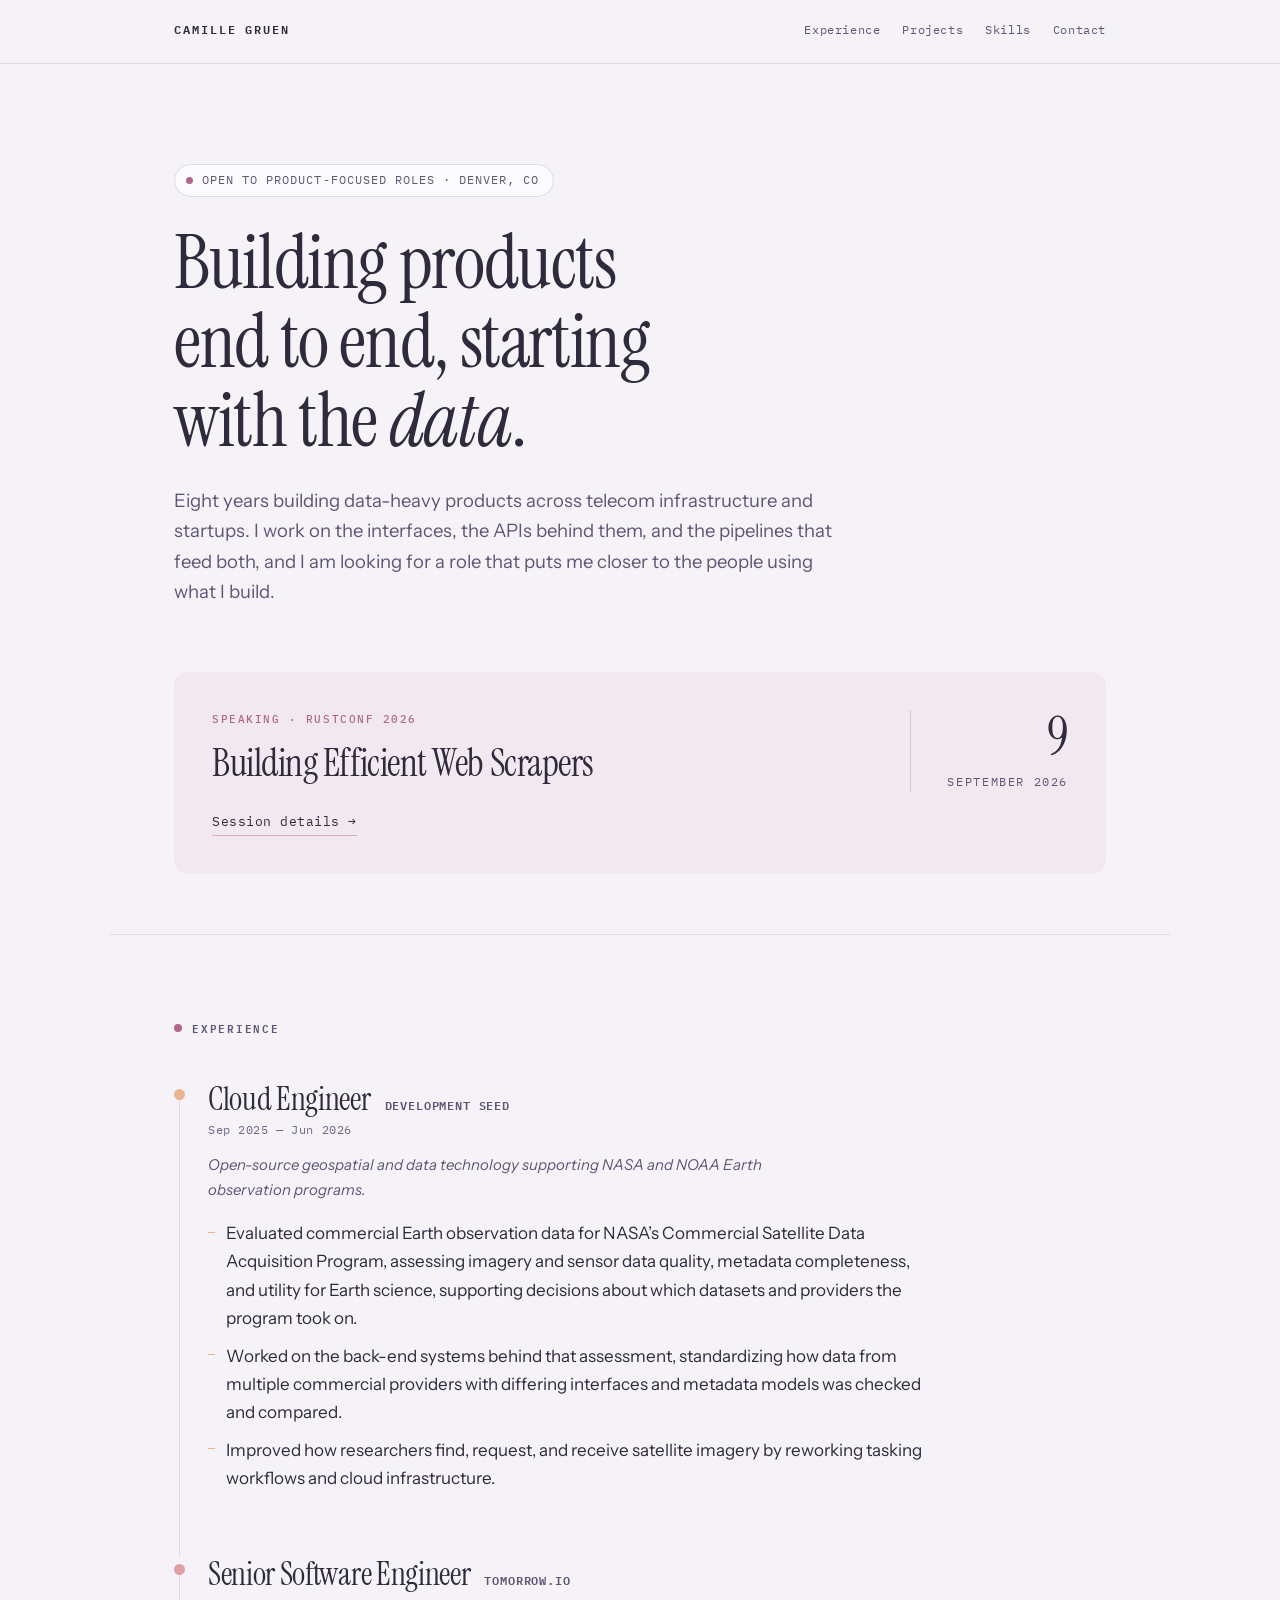
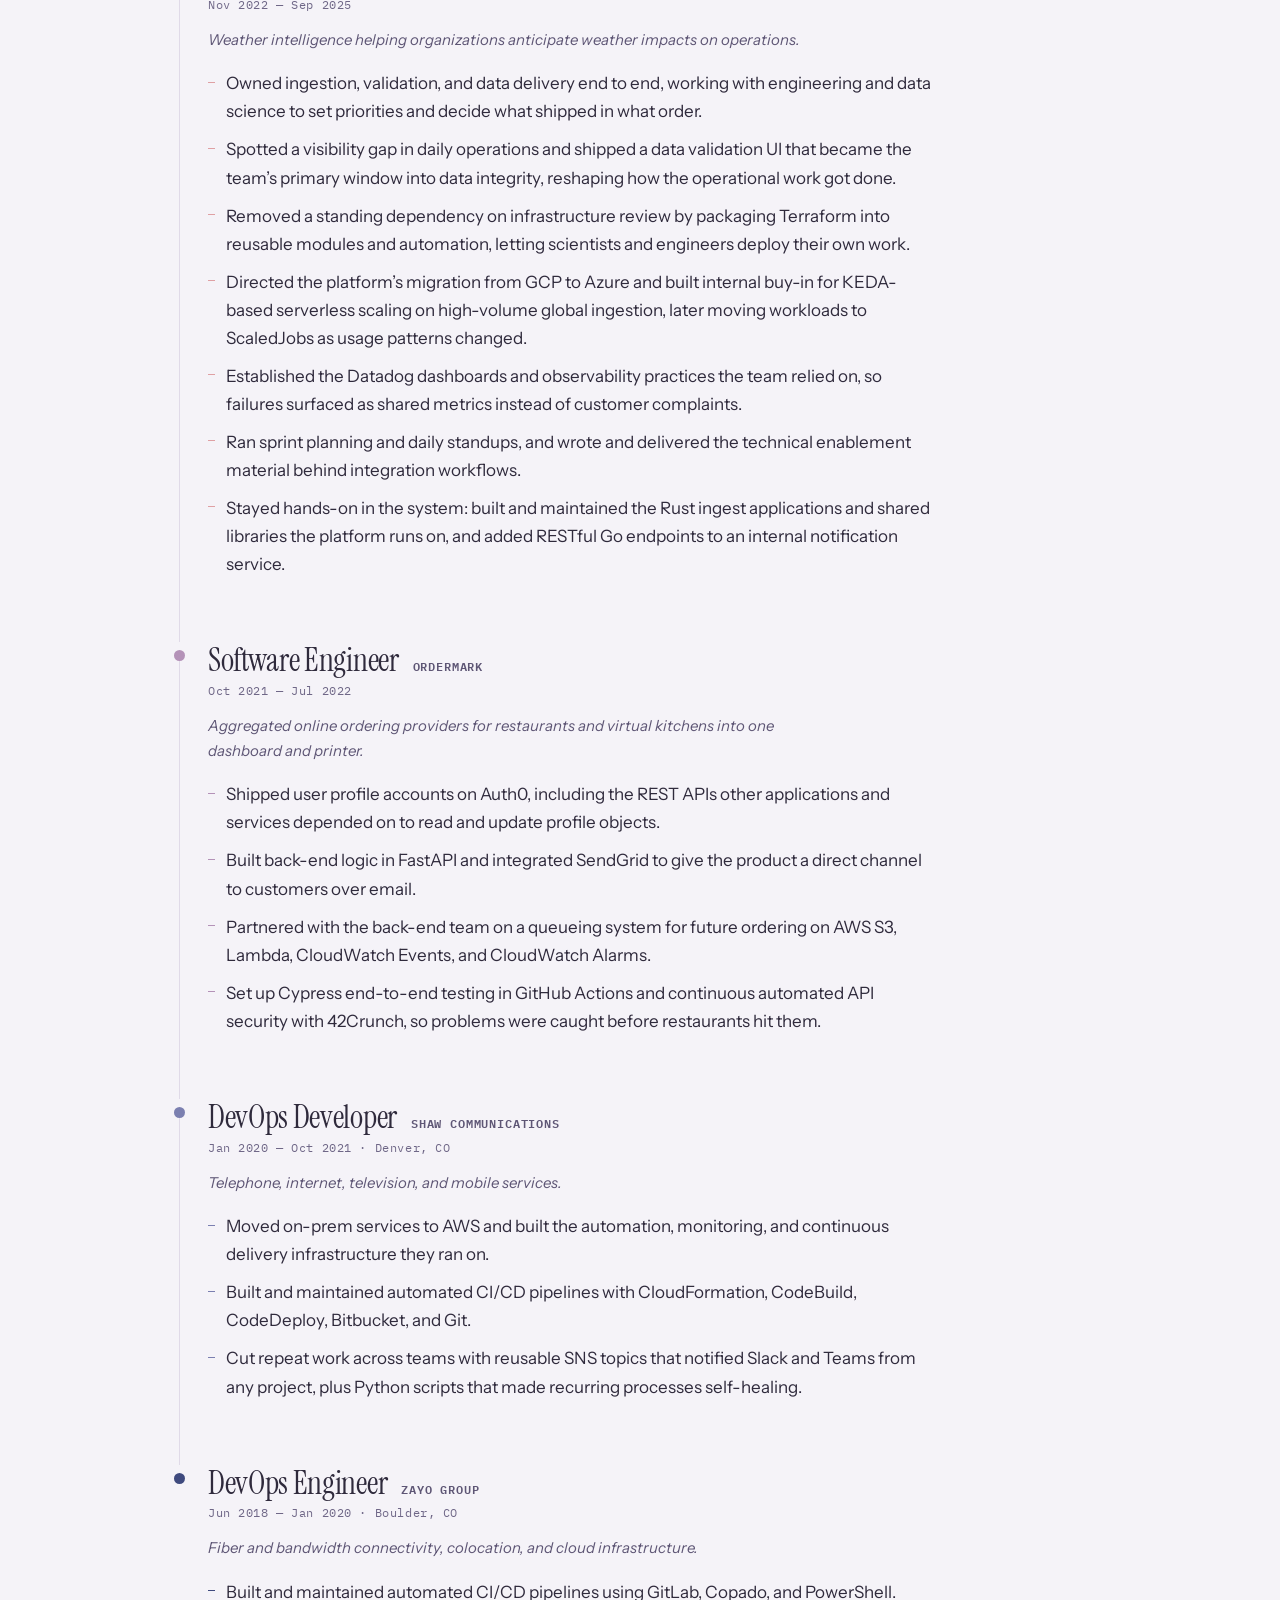
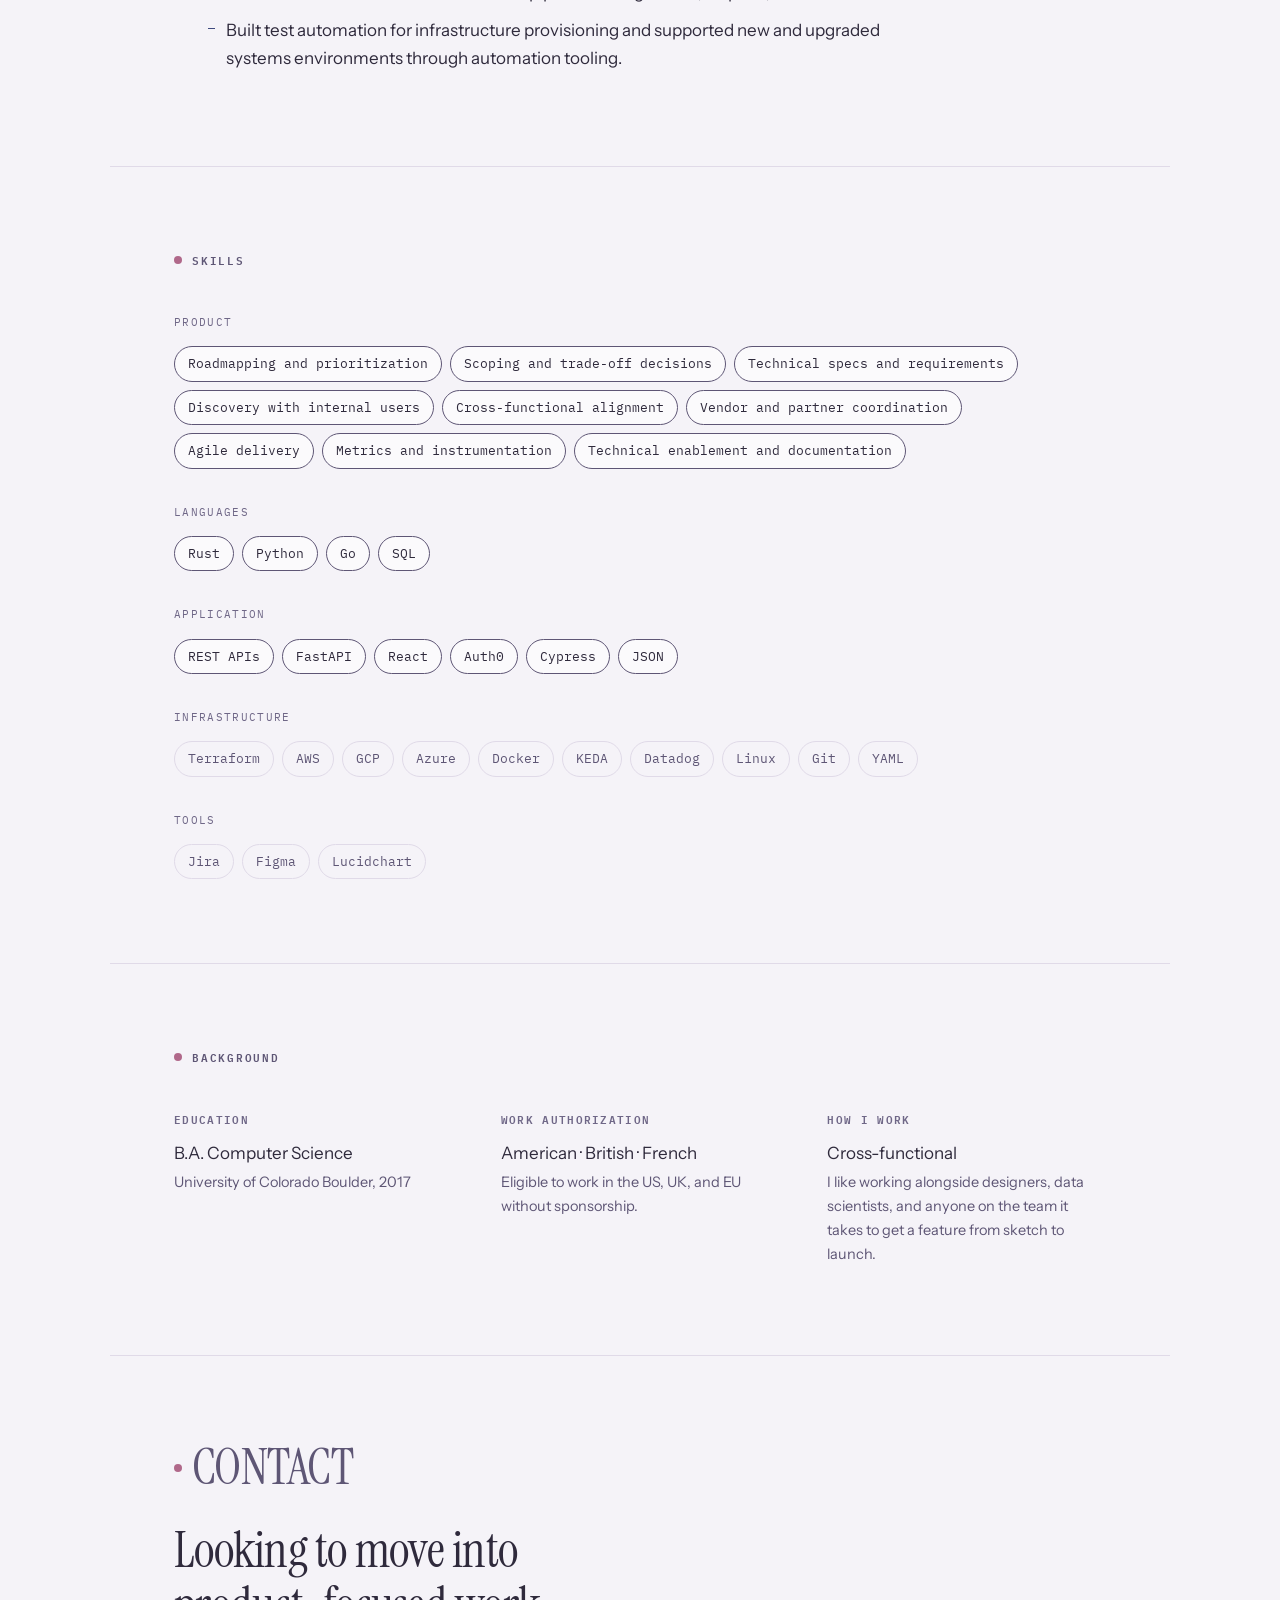
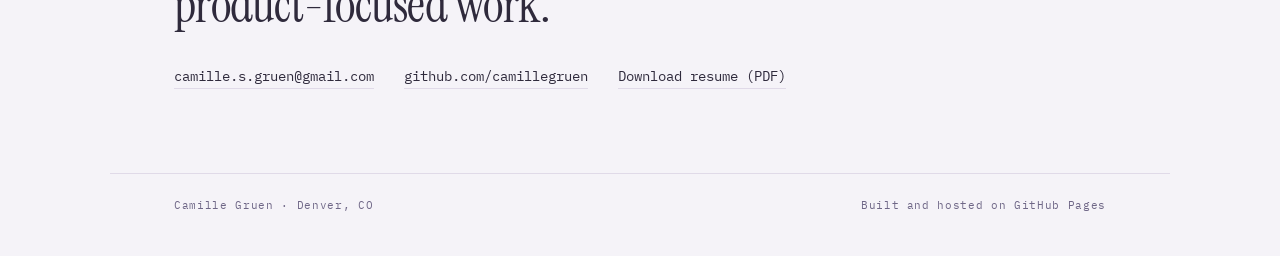
==== commit d57d2d06: "add updates to resume" ====
--- a/index.html
+++ b/index.html
@@ -4,9 +4,9 @@
 <meta charset="utf-8">
 <meta name="viewport" content="width=device-width, initial-scale=1">
 <title>Camille Gruen</title>
-<meta name="description" content="Software engineer with eight years across user-facing surfaces, APIs, and the data pipelines that feed them, now moving toward product-focused work. Speaking at RustConf 2026.">
+<meta name="description" content="Eight years building data-heavy products across telecom infrastructure and startups — the interfaces, the APIs behind them, and the pipelines that feed both. Now moving toward product-focused work.">
 <meta name="author" content="Camille Gruen">
-<meta property="og:title" content="Camille Gruen — Software Engineer">
+<meta property="og:title" content="Camille Gruen">
 <meta property="og:description" content="I build products end to end, starting with the data.">
 <meta property="og:type" content="profile">
 <link rel="preconnect" href="https://fonts.googleapis.com">
@@ -38,11 +38,11 @@
     <p class="available"><span class="dot" aria-hidden="true"></span>Open to product-focused roles &middot; Denver, CO</p>
     <h1>Building products end to end, starting with the <em>data</em>.</h1>
     <p class="standfirst">
-      I have spent eight years building software across telecom infrastructure and startups, which taught me fairly different meanings of the word scale. 
-      I work on the interfaces, the APIs behind them, and the pipelines that feed both, and I am looking 
-      for a role that puts me closer to the people using what I build. 
+      Eight years building data-heavy products across telecom infrastructure and startups.
+      I work on the interfaces, the APIs behind them, and the pipelines that feed both, and I am looking
+      for a role that puts me closer to the people using what I build.
       <!-- Most recently at
-      <strong>Development Seed</strong>, on NASA&rsquo;s Commercial Satellite Data Program. -->
+      <strong>Development Seed</strong>, on NASA&rsquo;s Commercial Satellite Data Acquisition Program. -->
     </p>
 
     <div class="billing">
@@ -69,10 +69,12 @@
           <h3>Cloud Engineer</h3>
           <span class="co-name">Development Seed</span>
         </div>
-        <p class="meta">Sep 2025 — June 2026 · Remote</p>
-        <p class="about">Open-source geospatial and data technology services supporting NASA and NOAA programs.</p>
-        <ul>
-          <li>Improved how researchers reach and receive satellite imagery on NASA&rsquo;s Commercial Satellite Data Acquisition Program, by optimizing the tasking workflows and cloud infrastructure spanning multiple commercial satellite providers.</li>
+        <p class="meta">Sep 2025 — Jun 2026</p>
+        <p class="about">Open-source geospatial and data technology supporting NASA and NOAA Earth observation programs.</p>
+        <ul>
+          <li>Evaluated commercial Earth observation data for NASA&rsquo;s Commercial Satellite Data Acquisition Program, assessing imagery and sensor data quality, metadata completeness, and utility for Earth science, supporting decisions about which datasets and providers the program took on.</li>
+          <li>Worked on the back-end systems behind that assessment, standardizing how data from multiple commercial providers with differing interfaces and metadata models was checked and compared.</li>
+          <li>Improved how researchers find, request, and receive satellite imagery by reworking tasking workflows and cloud infrastructure.</li>
         </ul>
       </li>
 
@@ -81,28 +83,17 @@
           <h3>Senior Software Engineer</h3>
           <span class="co-name">Tomorrow.io</span>
         </div>
-        <p class="meta">Nov 2022 — Sep 2025 · Remote</p>
-        <p class="about">Customizable weather intelligence that helps organizations anticipate and manage weather impacts on their operations.</p>
-        <ul>
-          <li>Owned ingestion, validation, and data-delivery systems end to end, working closely with engineering and data science on what shipped and in what order.</li>
-          <li>Wrote and delivered the technical enablement material behind integration workflows, so adopting the platform did not depend on tribal knowledge.</li>
-          <li>Ran sprint planning and daily standups, keeping alignment and execution consistent across the team.</li>
-          <li>Built and maintained the Rust ingest applications and shared internal libraries the platform runs on, raising throughput and reliability.</li>
-          <li>Directed the platform&rsquo;s migration from GCP to Azure and championed KEDA-based serverless scaling for high-volume global weather ingestion.</li>
-          <li>Built the Datadog dashboards and observability practices the team used to catch problems before customers did.</li>
-        </ul>
-
-        <div class="subrole">
-          <!-- <p class="promo"><span class="arrow" aria-hidden="true">&uarr;</span>Promoted November 2022</p> -->
-          <h4>Software Engineer</h4>
-          <p class="meta">Jul 2022 — Nov 2022</p>
-          <ul>
-            <li>Designed and built a data validation UI that gave the team a direct view of data integrity and reshaped day-to-day operational workflows.</li>
-            <li>Packaged Terraform into reusable modules and automation scripts so scientists and engineers could deploy their own work without waiting on infrastructure review.</li>
-            <li>Added RESTful endpoints in Go to an internal notification system, and widened Datadog metric coverage across scientific pipelines.</li>
-            <li>Built Rust ingest applications that improved performance and resilience, and moved KEDA workloads to ScaledJobs in GCP, cutting cost.</li>
-          </ul>
-        </div>
+        <p class="meta">Nov 2022 — Sep 2025</p>
+        <p class="about">Weather intelligence helping organizations anticipate weather impacts on operations.</p>
+        <ul>
+          <li>Owned ingestion, validation, and data delivery end to end, working with engineering and data science to set priorities and decide what shipped in what order.</li>
+          <li>Spotted a visibility gap in daily operations and shipped a data validation UI that became the team&rsquo;s primary window into data integrity, reshaping how the operational work got done.</li>
+          <li>Removed a standing dependency on infrastructure review by packaging Terraform into reusable modules and automation, letting scientists and engineers deploy their own work.</li>
+          <li>Directed the platform&rsquo;s migration from GCP to Azure and built internal buy-in for KEDA-based serverless scaling on high-volume global ingestion, later moving workloads to ScaledJobs as usage patterns changed.</li>
+          <li>Established the Datadog dashboards and observability practices the team relied on, so failures surfaced as shared metrics instead of customer complaints.</li>
+          <li>Ran sprint planning and daily standups, and wrote and delivered the technical enablement material behind integration workflows.</li>
+          <li>Stayed hands-on in the system: built and maintained the Rust ingest applications and shared libraries the platform runs on, and added RESTful Go endpoints to an internal notification service.</li>
+        </ul>
       </li>
 
       <li class="role rise" style="--node:var(--r3)">
@@ -110,13 +101,13 @@
           <h3>Software Engineer</h3>
           <span class="co-name">Ordermark</span>
         </div>
-        <p class="meta">Oct 2021 — Jul 2022 · Remote</p>
-        <p class="about">Aggregated online ordering providers for restaurants and virtual kitchens into a single dashboard and printer.</p>
-        <ul>
-          <li>Built user profile accounts on Auth0, including the REST APIs other applications and services used to read and update profile objects.</li>
-          <li>Wrote the back-end logic in FastAPI and integrated SendGrid so the product could reach customers by email.</li>
-          <li>Built a queueing system for future ordering with the back-end team, on AWS S3, Lambda, CloudWatch Events, and CloudWatch Alarms.</li>
-          <li>Set up Cypress end-to-end testing as a node module running in GitHub Actions, and integrated 42Crunch for continuous automated API security.</li>
+        <p class="meta">Oct 2021 — Jul 2022</p>
+        <p class="about">Aggregated online ordering providers for restaurants and virtual kitchens into one dashboard and printer.</p>
+        <ul>
+          <li>Shipped user profile accounts on Auth0, including the REST APIs other applications and services depended on to read and update profile objects.</li>
+          <li>Built back-end logic in FastAPI and integrated SendGrid to give the product a direct channel to customers over email.</li>
+          <li>Partnered with the back-end team on a queueing system for future ordering on AWS S3, Lambda, CloudWatch Events, and CloudWatch Alarms.</li>
+          <li>Set up Cypress end-to-end testing in GitHub Actions and continuous automated API security with 42Crunch, so problems were caught before restaurants hit them.</li>
         </ul>
       </li>
 
@@ -128,9 +119,9 @@
         <p class="meta">Jan 2020 — Oct 2021 · Denver, CO</p>
         <p class="about">Telephone, internet, television, and mobile services.</p>
         <ul>
-          <li>Moved on-prem services to AWS, building the infrastructure for automation, monitoring, and continuous development.</li>
+          <li>Moved on-prem services to AWS and built the automation, monitoring, and continuous delivery infrastructure they ran on.</li>
           <li>Built and maintained automated CI/CD pipelines with CloudFormation, CodeBuild, CodeDeploy, Bitbucket, and Git.</li>
-          <li>Removed repeat work for other teams with reusable SNS topics that notified Slack and Teams from any project, and Python scripts that made processes self-healing.</li>
+          <li>Cut repeat work across teams with reusable SNS topics that notified Slack and Teams from any project, plus Python scripts that made recurring processes self-healing.</li>
         </ul>
       </li>
 
@@ -140,11 +131,10 @@
           <span class="co-name">Zayo Group</span>
         </div>
         <p class="meta">Jun 2018 — Jan 2020 · Boulder, CO</p>
-        <p class="about">Communication infrastructure services: fiber and bandwidth connectivity, colocation, and cloud infrastructure.</p>
+        <p class="about">Fiber and bandwidth connectivity, colocation, and cloud infrastructure.</p>
         <ul>
           <li>Built and maintained automated CI/CD pipelines using GitLab, Copado, and PowerShell.</li>
-          <li>Built test automation for infrastructure provisioning, and supported new and upgraded systems environments through automation tooling.</li>
-          <li>Managed GitLab repositories, permissions, branching, and tagging.</li>
+          <li>Built test automation for infrastructure provisioning and supported new and upgraded systems environments through automation tooling.</li>
         </ul>
       </li>
 
@@ -155,24 +145,46 @@
     <h2 class="section-label">Skills</h2>
 
     <div class="tier">
+      <p class="tier-name">Product</p>
+      <ul class="chips">
+        <li>Roadmapping and prioritization</li>
+        <li>Scoping and trade-off decisions</li>
+        <li>Technical specs and requirements</li>
+        <li>Discovery with internal users</li>
+        <li>Cross-functional alignment</li>
+        <li>Vendor and partner coordination</li>
+        <li>Agile delivery</li>
+        <li>Metrics and instrumentation</li>
+        <li>Technical enablement and documentation</li>
+      </ul>
+    </div>
+
+    <div class="tier">
       <p class="tier-name">Languages</p>
       <ul class="chips">
-        <li>Python</li><li>Rust</li><li>SQL</li>
-      </ul>
-    </div>
-
-    <div class="tier">
-      <p class="tier-name">Application layer</p>
+        <li>Rust</li><li>Python</li><li>Go</li><li>SQL</li>
+      </ul>
+    </div>
+
+    <div class="tier">
+      <p class="tier-name">Application</p>
       <ul class="chips">
         <li>REST APIs</li><li>FastAPI</li><li>React</li><li>Auth0</li><li>Cypress</li><li>JSON</li>
       </ul>
     </div>
 
     <div class="tier">
-      <p class="tier-name">Infrastructure and delivery</p>
+      <p class="tier-name">Infrastructure</p>
       <ul class="chips soft">
         <li>Terraform</li><li>AWS</li><li>GCP</li><li>Azure</li><li>Docker</li>
         <li>KEDA</li><li>Datadog</li><li>Linux</li><li>Git</li><li>YAML</li>
+      </ul>
+    </div>
+
+    <div class="tier">
+      <p class="tier-name">Tools</p>
+      <ul class="chips soft">
+        <li>Jira</li><li>Figma</li><li>Lucidchart</li>
       </ul>
     </div>
   </section>
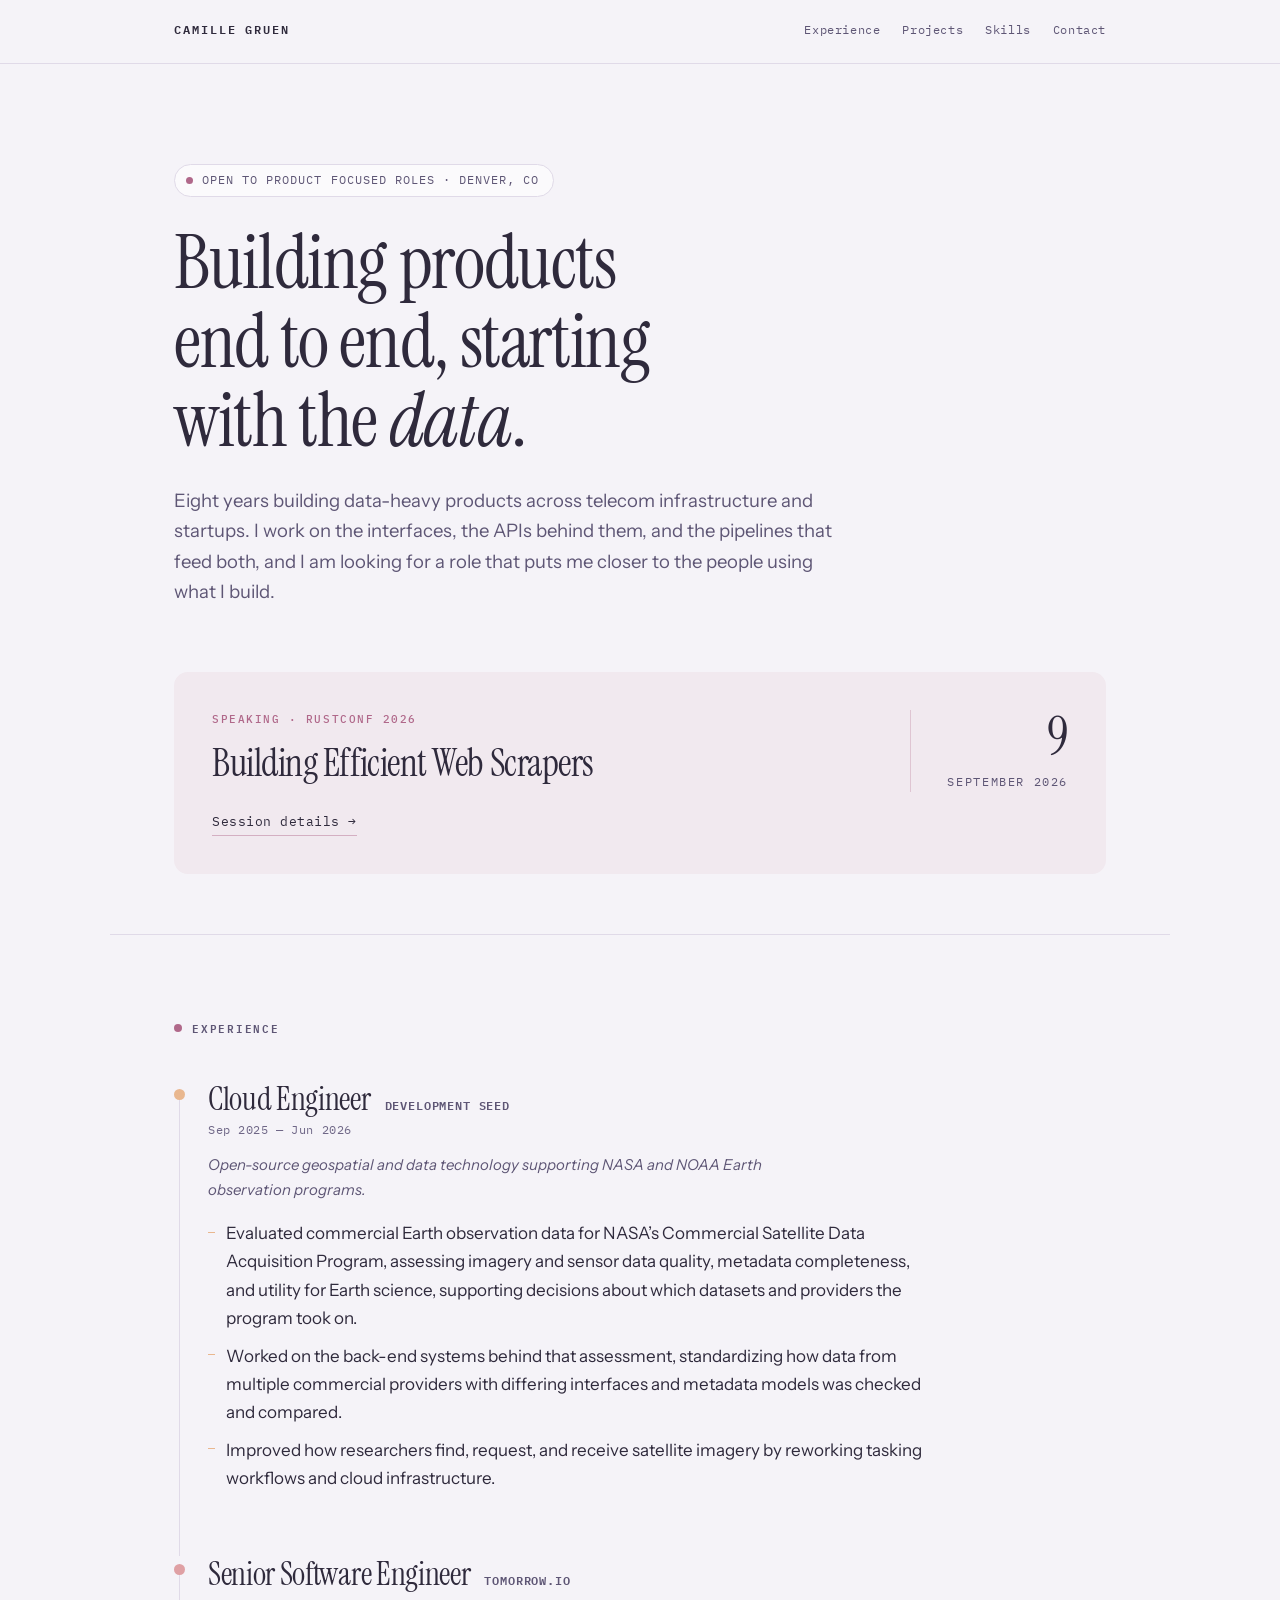
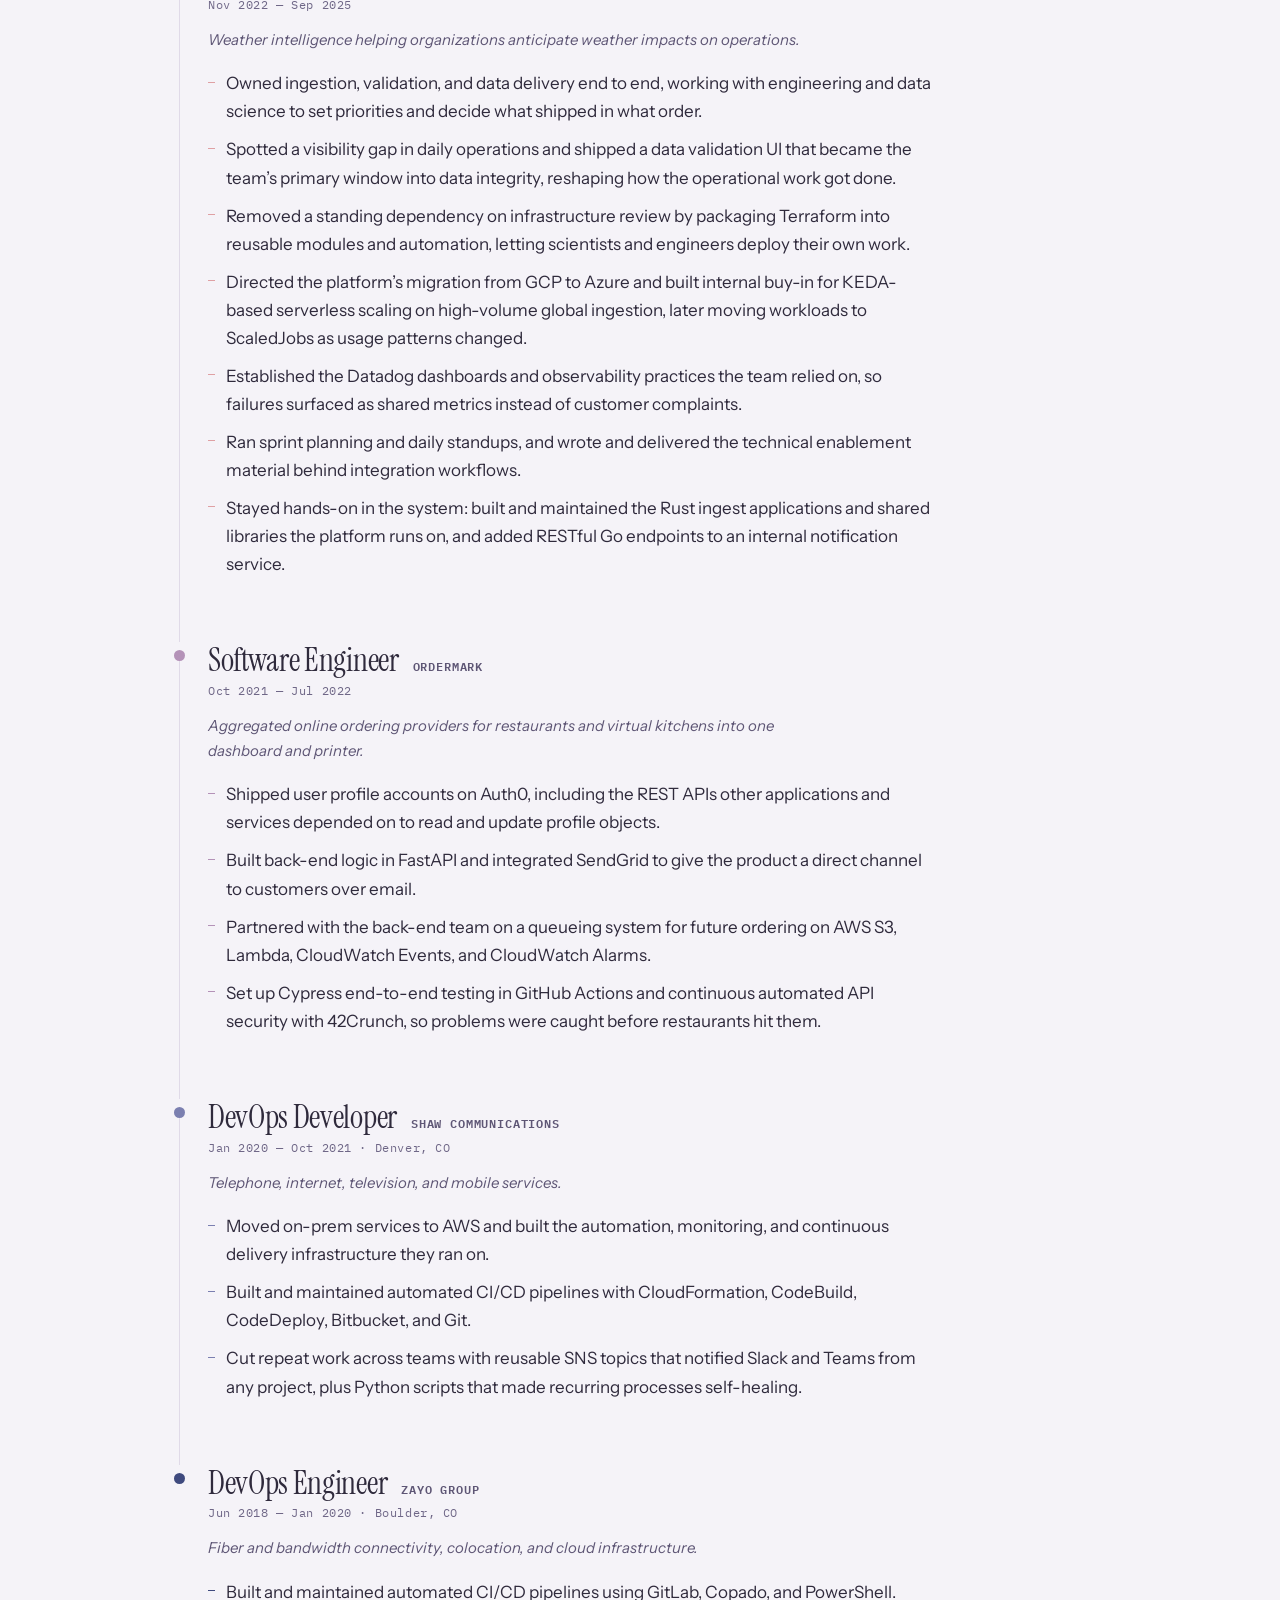
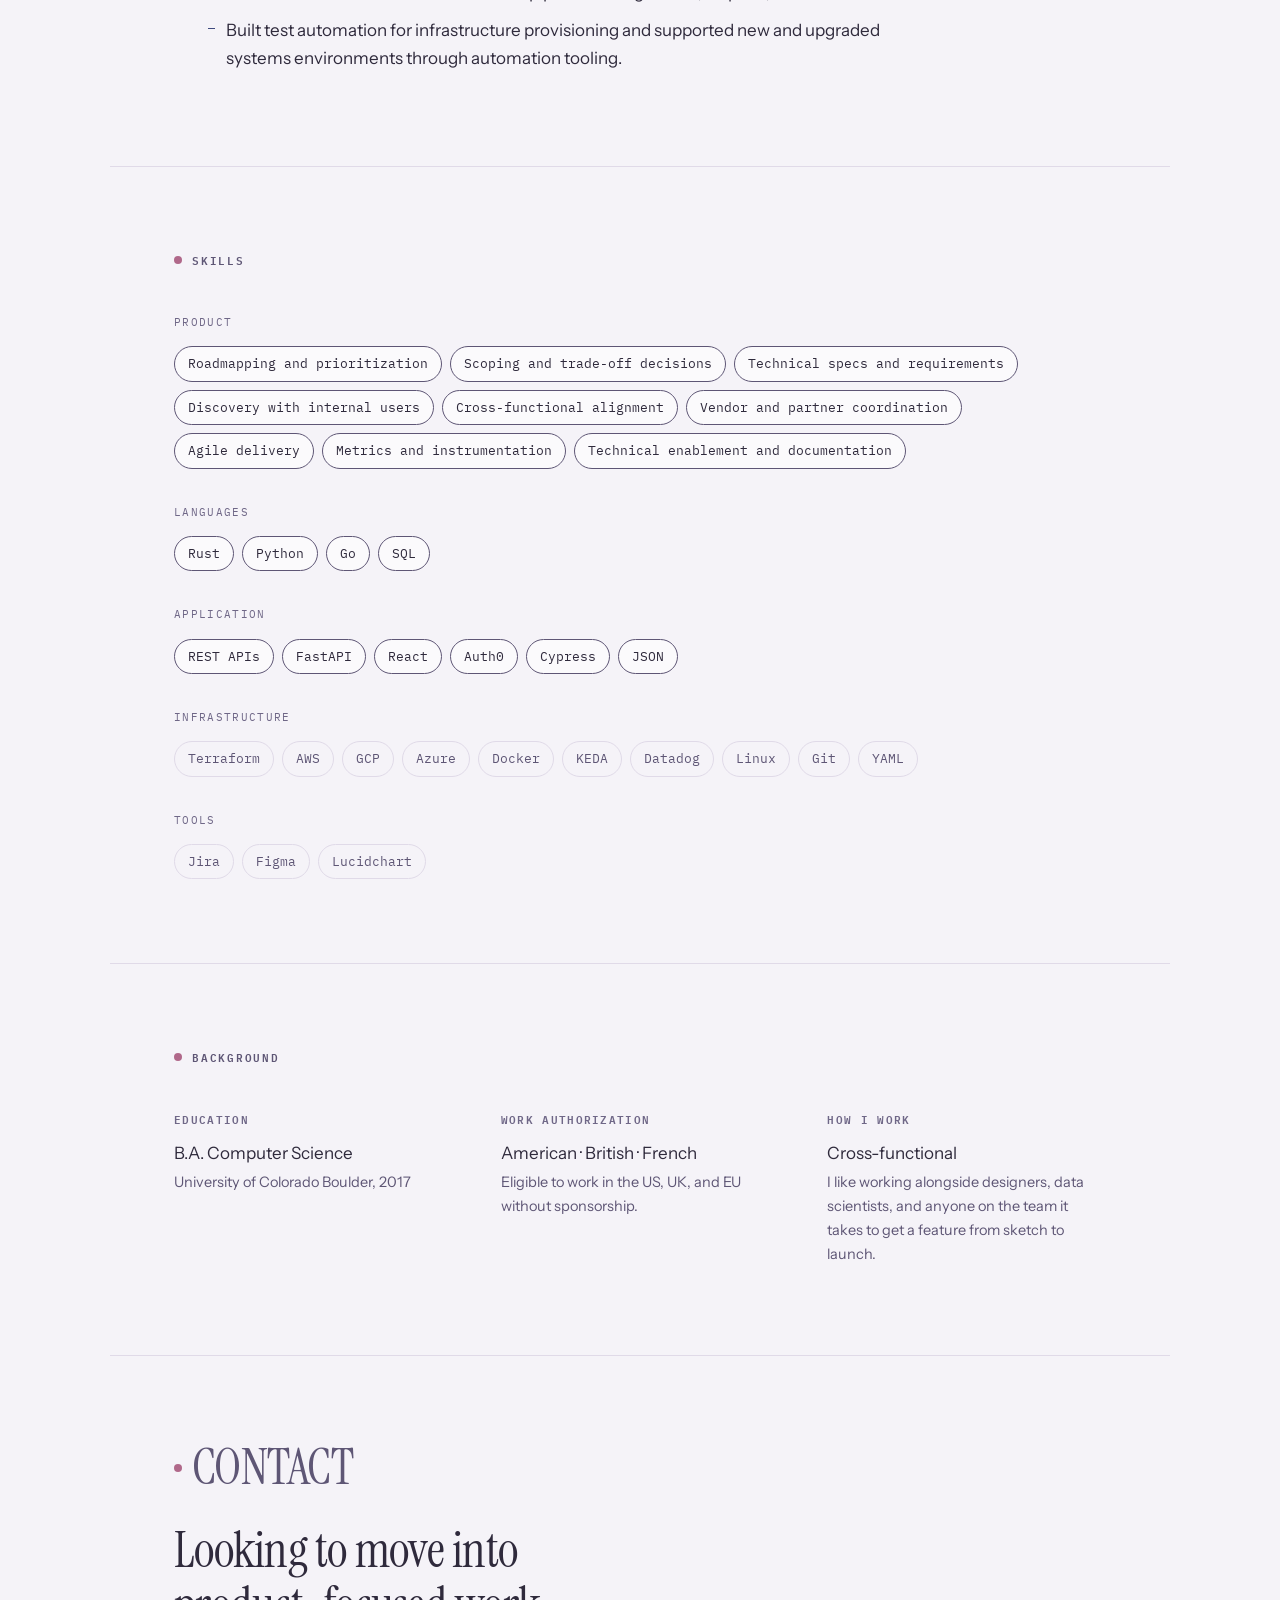
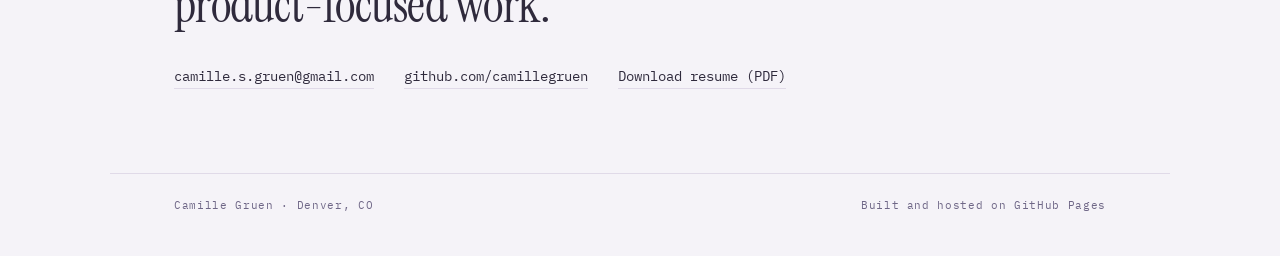
==== commit 163a7115: "add updates to resume" ====
--- a/index.html
+++ b/index.html
@@ -35,7 +35,7 @@
 <main id="main">
 
   <section class="hero wrap">
-    <p class="available"><span class="dot" aria-hidden="true"></span>Open to product-focused roles &middot; Denver, CO</p>
+    <p class="available"><span class="dot" aria-hidden="true"></span>Open to product focused roles &middot; Denver, CO</p>
     <h1>Building products end to end, starting with the <em>data</em>.</h1>
     <p class="standfirst">
       Eight years building data-heavy products across telecom infrastructure and startups.
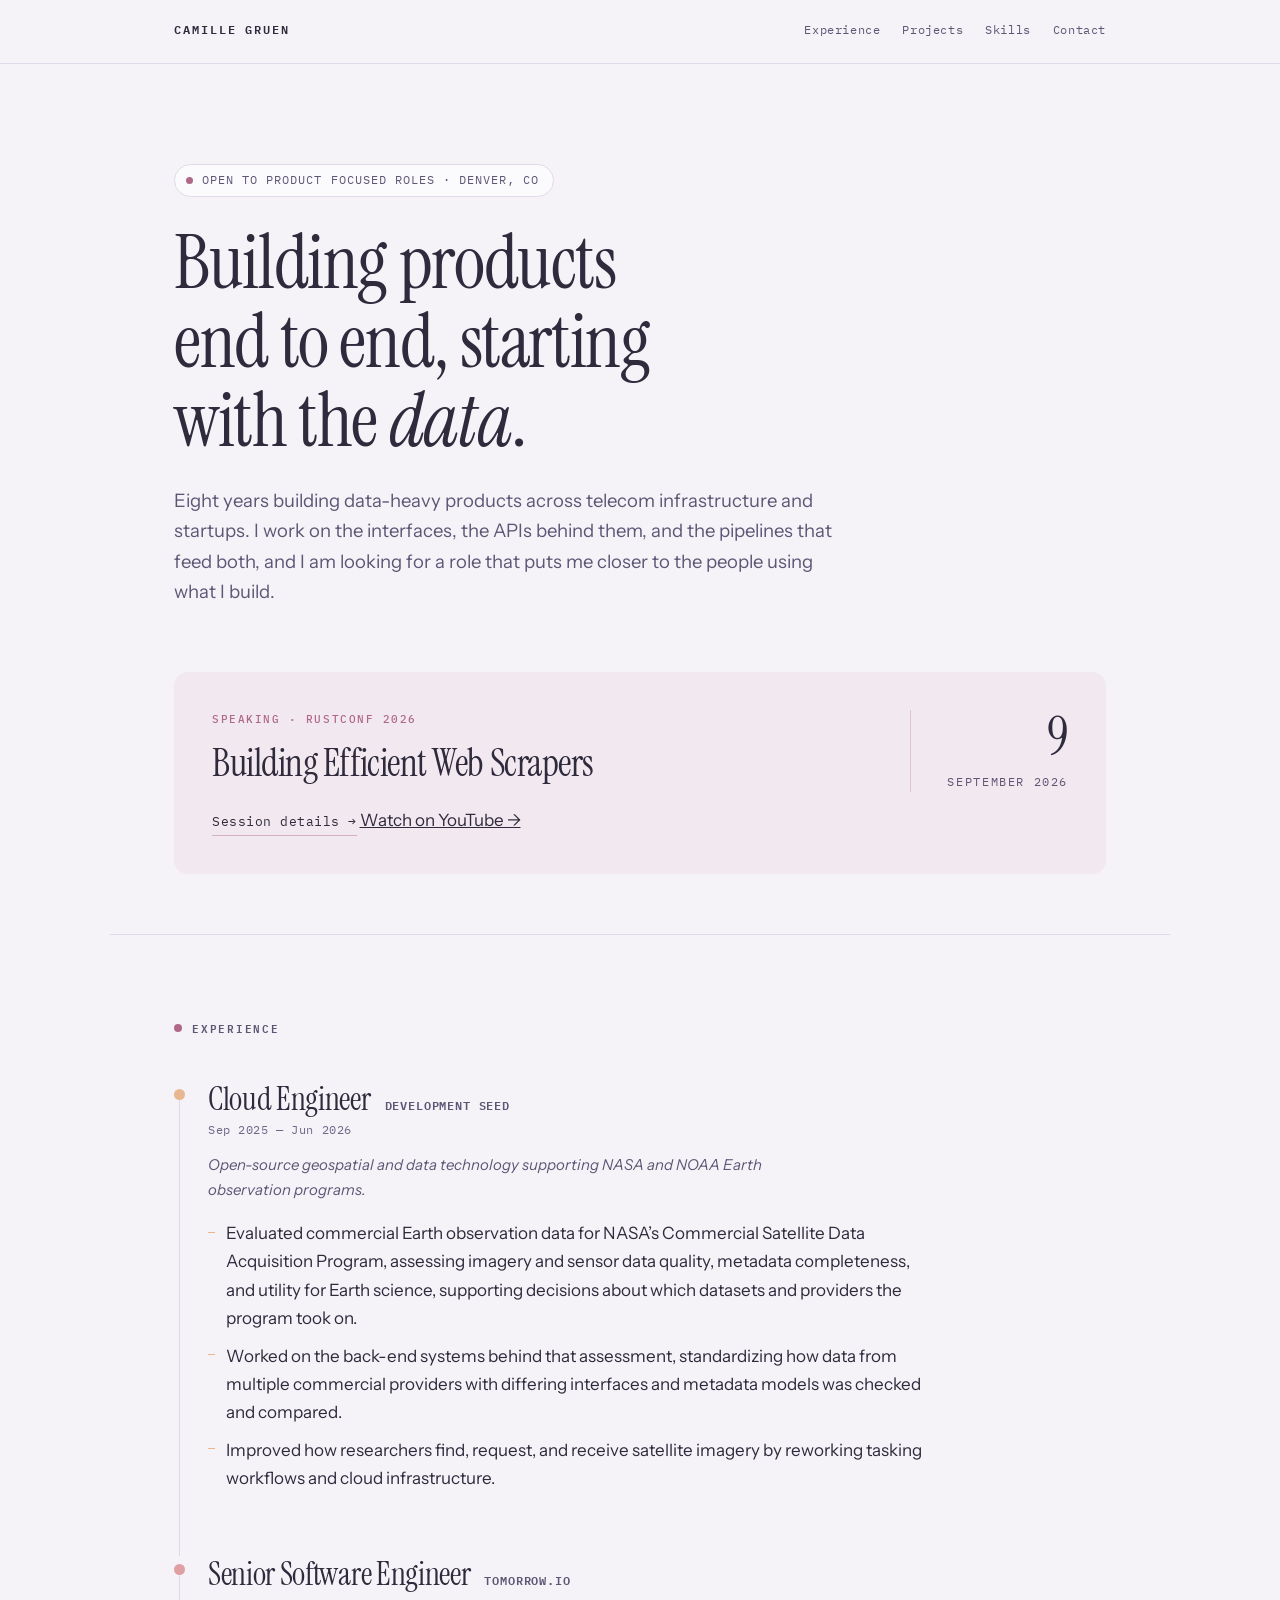
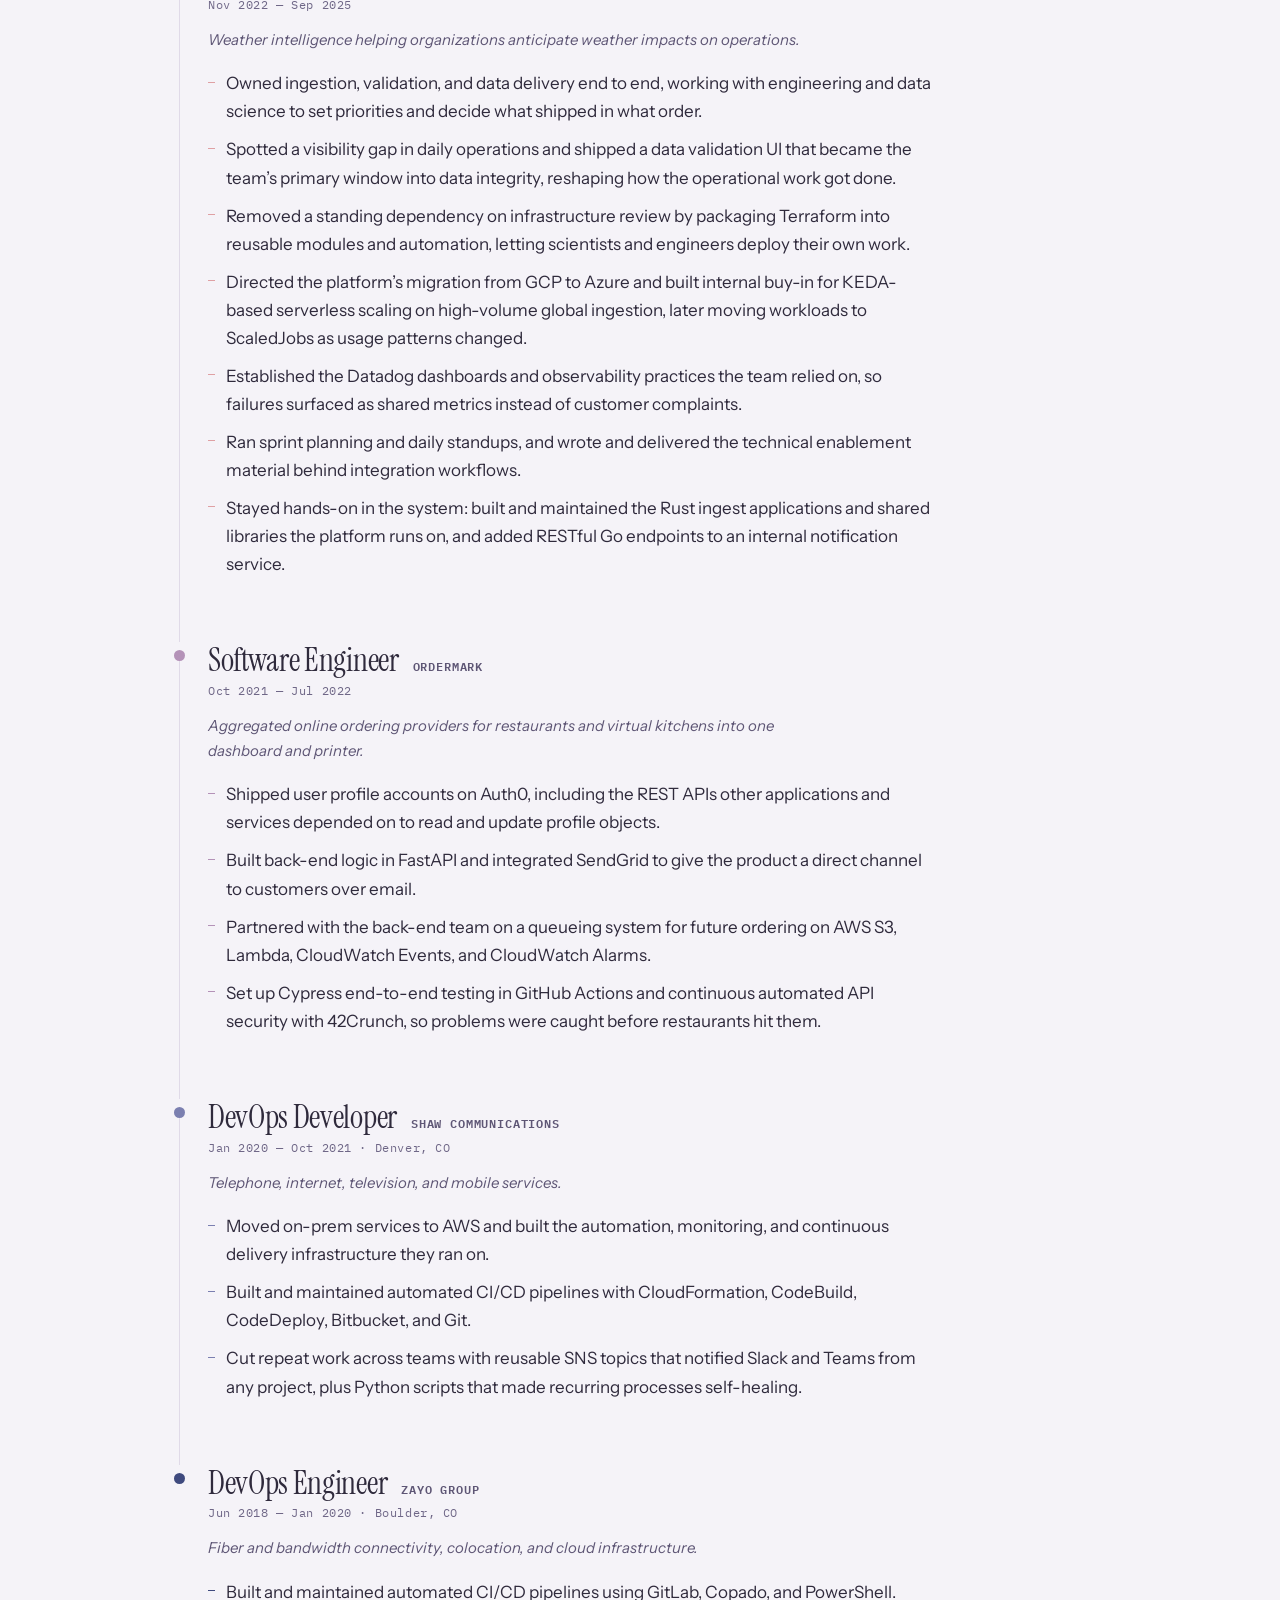
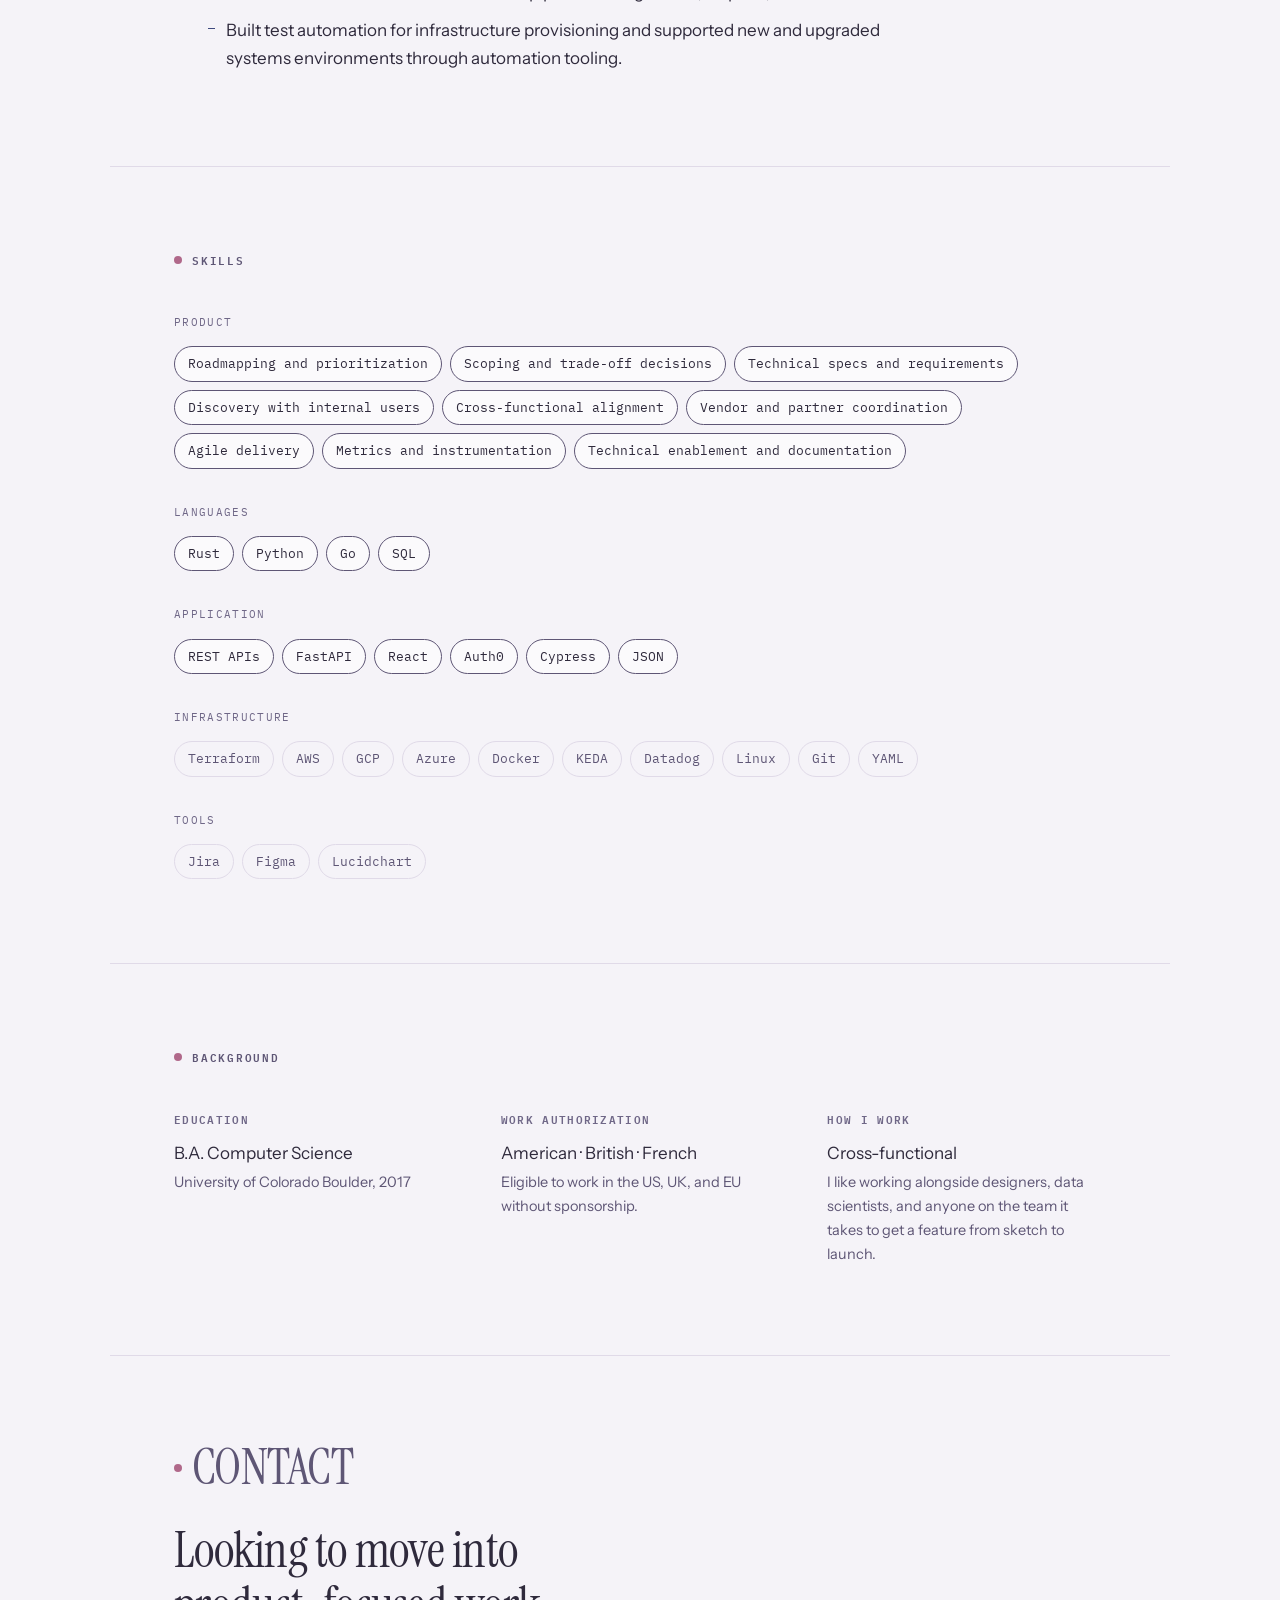
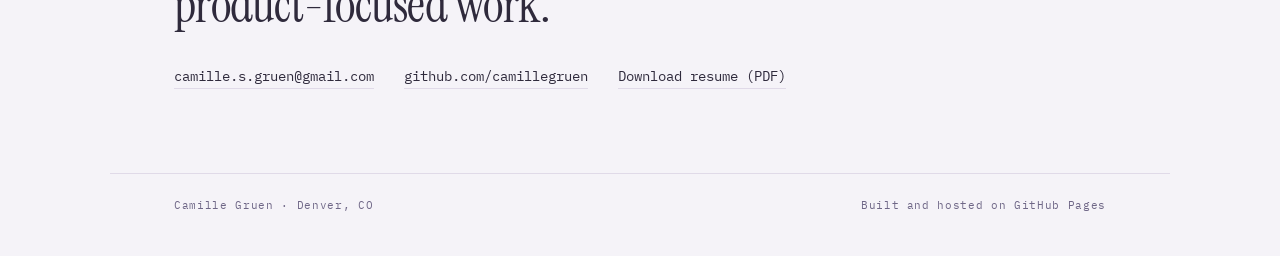
==== commit 9db25886: "Add youtube link" ====
--- a/index.html
+++ b/index.html
@@ -51,6 +51,7 @@
         <h2>Building Efficient Web Scrapers</h2>
         <!-- <p class="where">Room 511, Palais des Congr&egrave;s de Montr&eacute;al &middot; In person and online</p> -->
         <a class="conf-link" href="https://rustconf2026.sched.com/event/2KIv0">Session details &rarr;</a>
+        <a class="youtube-link" href="https://www.youtube.com/watch?v=LARaZ6JFO1Y">Watch on YouTube &rarr;</a>
       </div>
       <div class="billing-date">
         <span class="day">9</span>
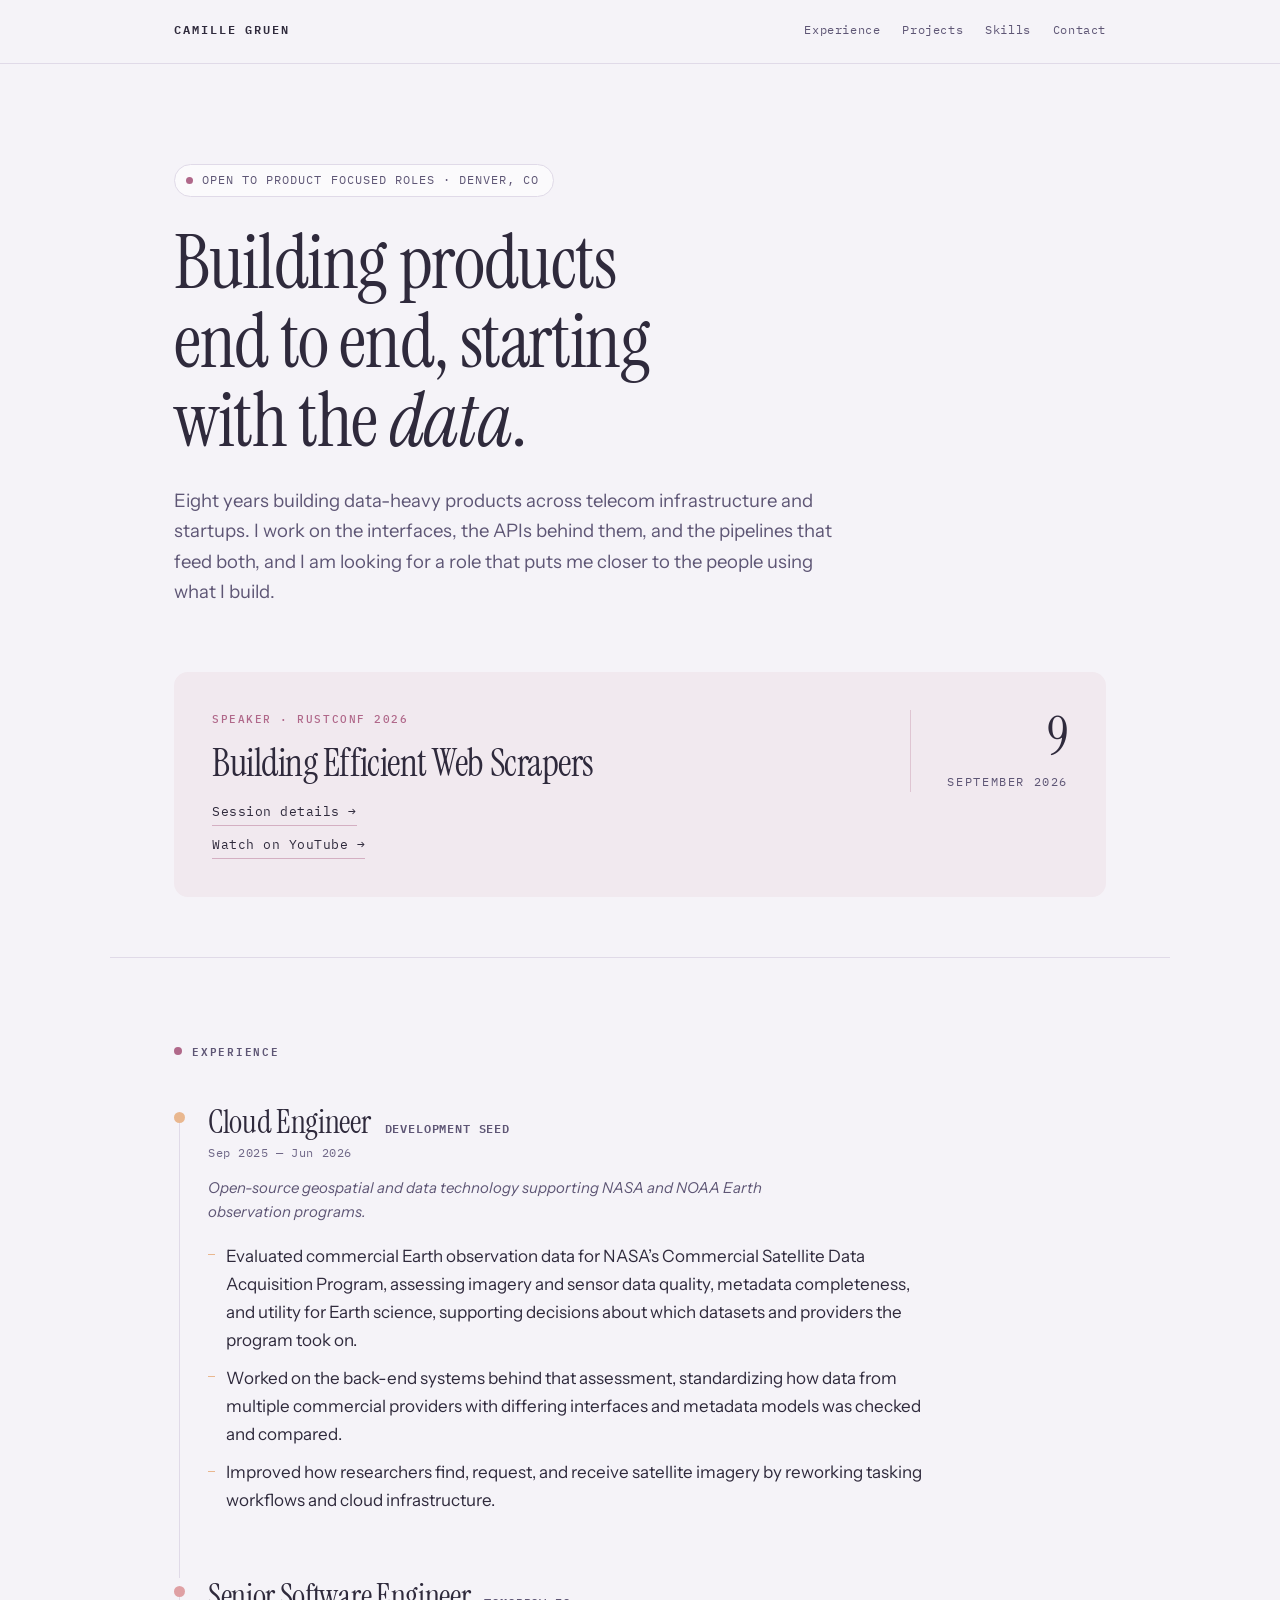
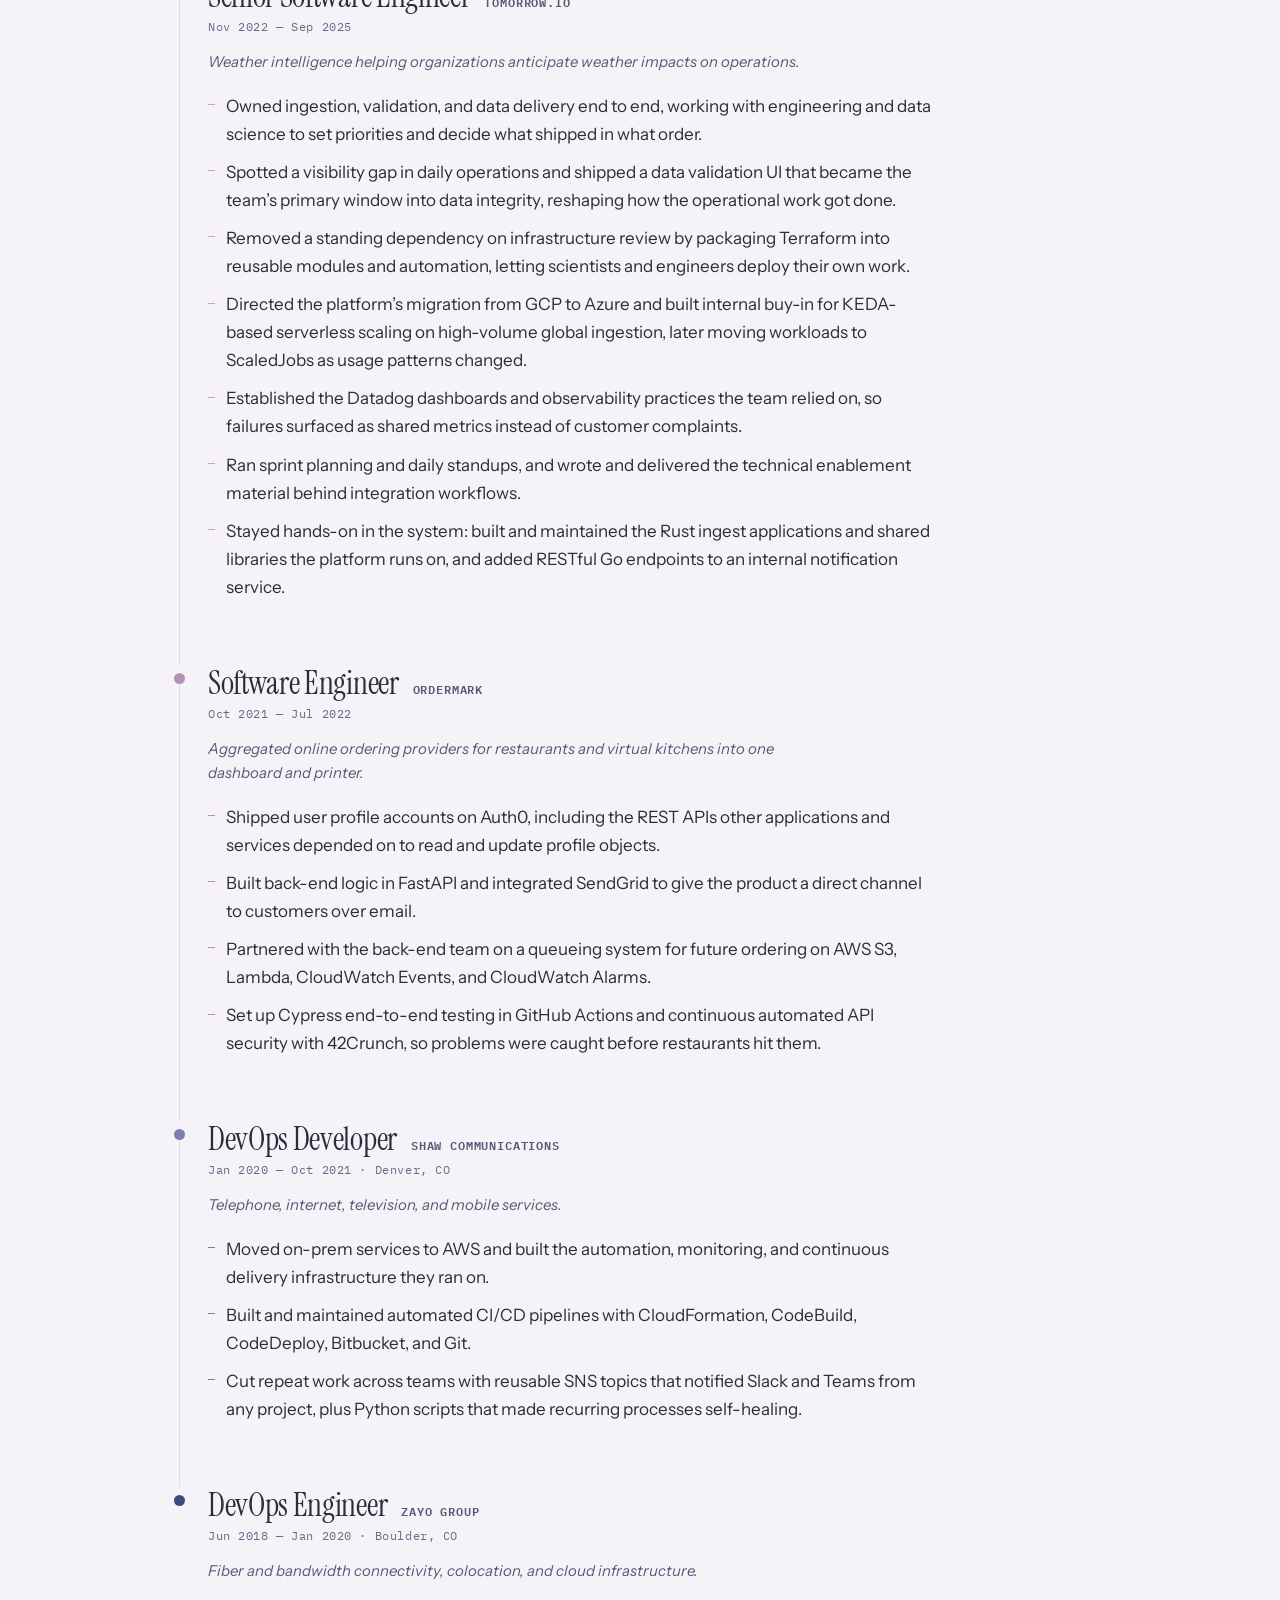
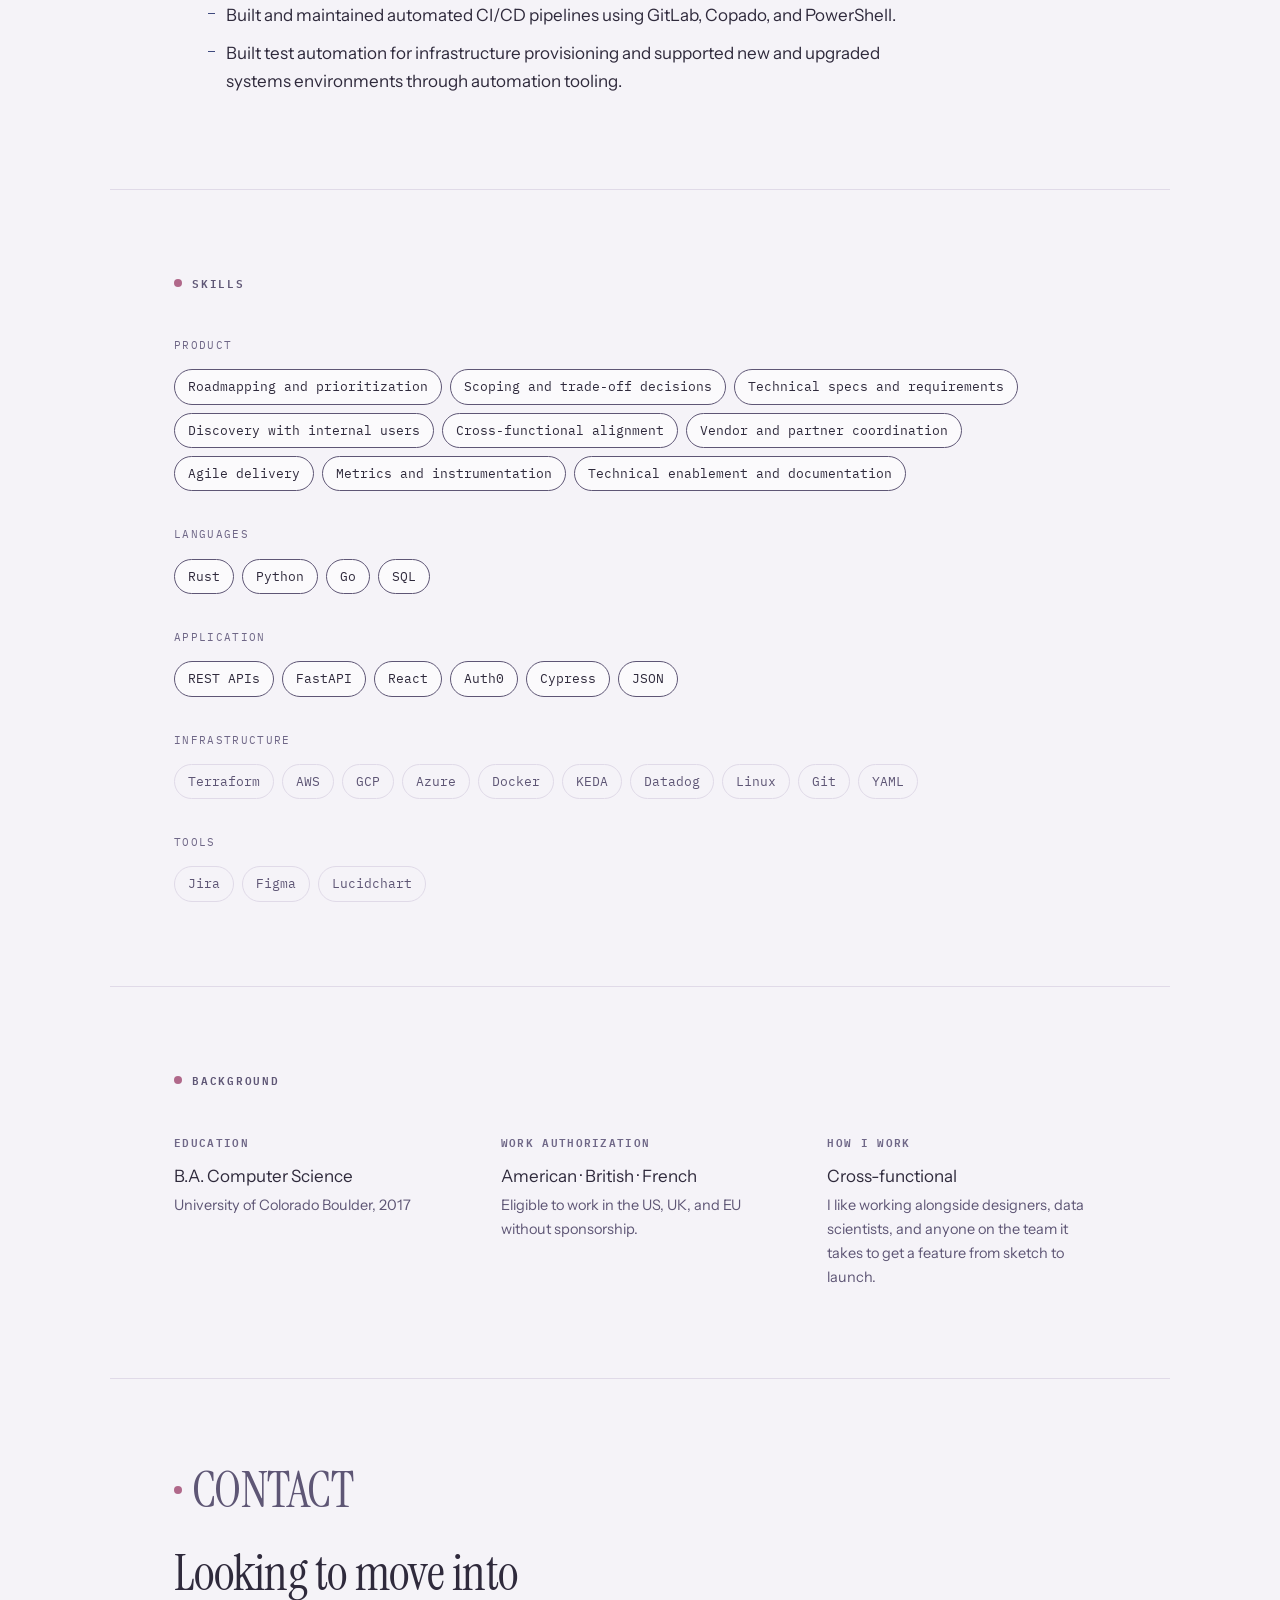
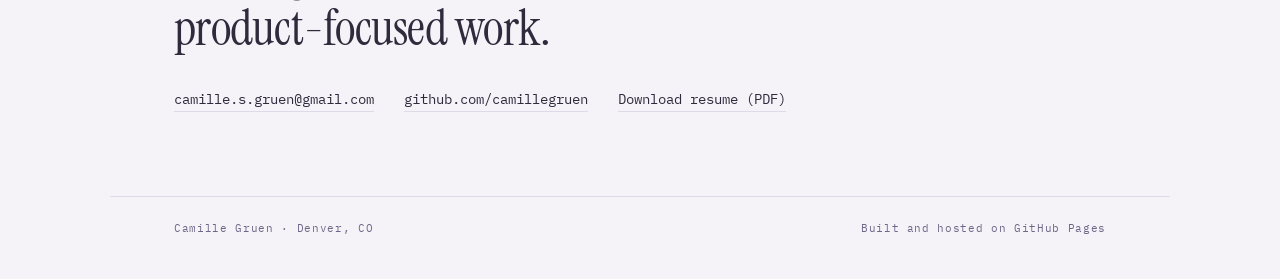
==== commit 3917613c: "Add youtube link" ====
--- a/index.html
+++ b/index.html
@@ -47,7 +47,7 @@
 
     <div class="billing">
       <div class="billing-main">
-        <p class="eyebrow">Speaking &middot; RustConf 2026</p>
+        <p class="eyebrow">Speaker &middot; RustConf 2026</p>
         <h2>Building Efficient Web Scrapers</h2>
         <!-- <p class="where">Room 511, Palais des Congr&egrave;s de Montr&eacute;al &middot; In person and online</p> -->
         <a class="conf-link" href="https://rustconf2026.sched.com/event/2KIv0">Session details &rarr;</a>
--- a/style.css
+++ b/style.css
@@ -168,8 +168,10 @@
   color:var(--ink-2);
   margin:0;
 }
-.billing .conf-link{
-  display:inline-block;
+.billing .conf-link,
+.billing .youtube-link{
+  display:block;
+  width:fit-content;
   margin-top:16px;
   font-family:var(--mono);
   font-size:12.5px;
@@ -179,8 +181,12 @@
   padding-bottom:3px;
   transition:border-color .15s;
 }
+.billing .youtube-link{ margin-top:8px; }
 .billing .conf-link:hover,
-.billing .conf-link:focus-visible{ border-bottom-color:var(--accent); }
+.billing .conf-link:focus-visible,
+.billing .youtube-link:hover,
+.billing .youtube-link:focus-visible{ border-bottom-color:var(--accent); 
+}
 
 .billing-date{
   text-align:right;
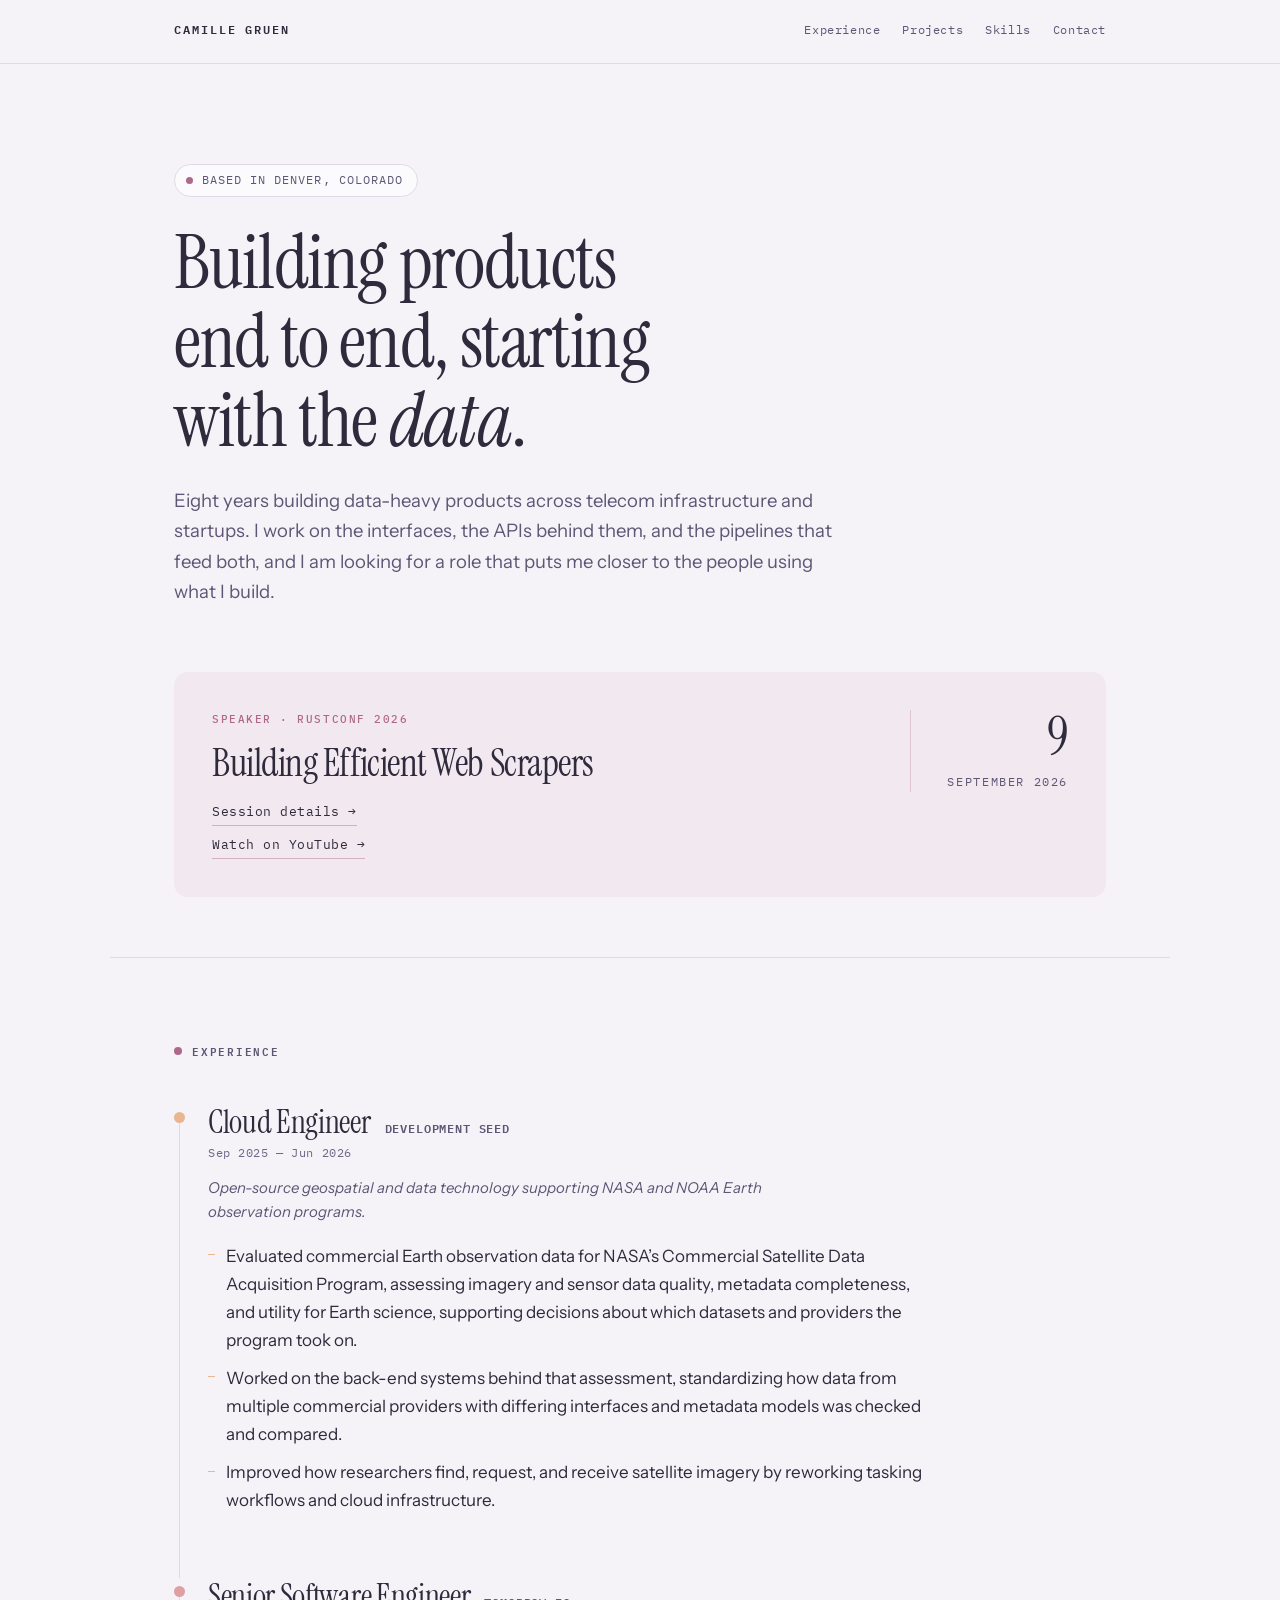
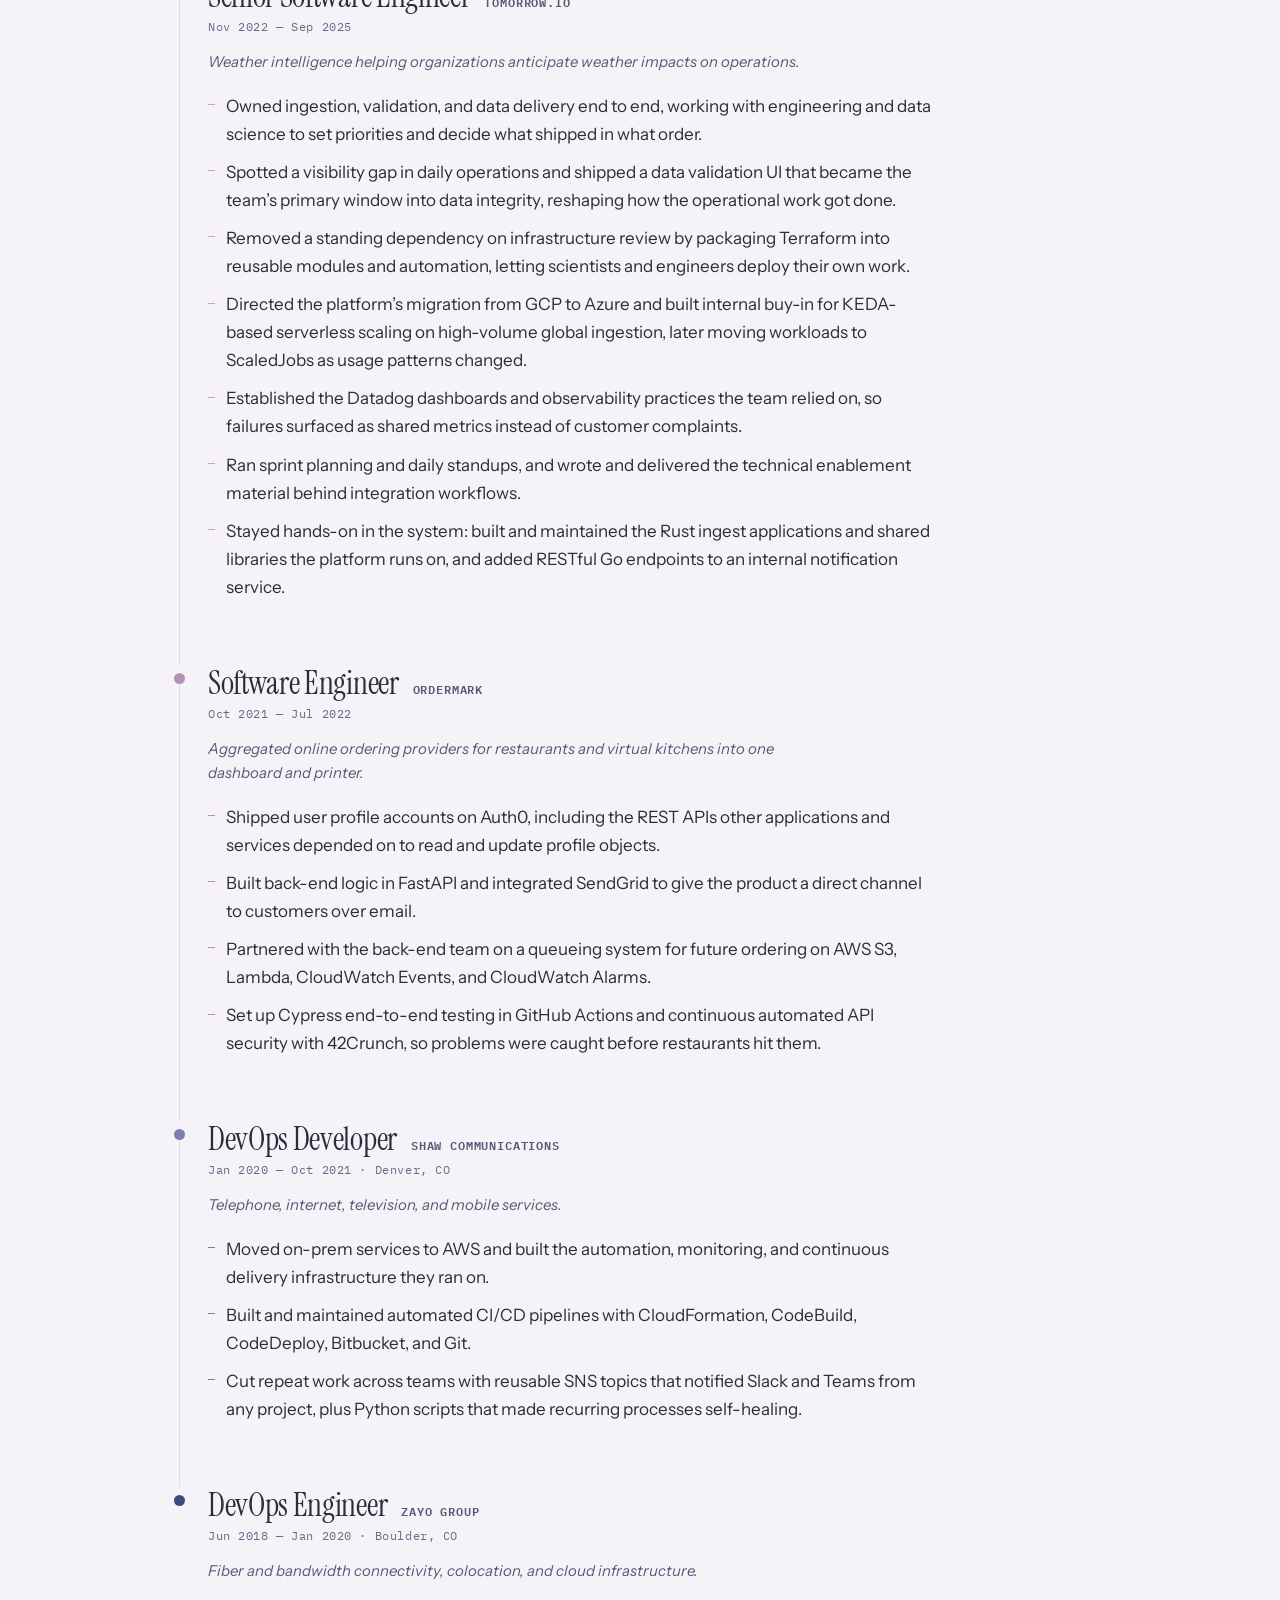
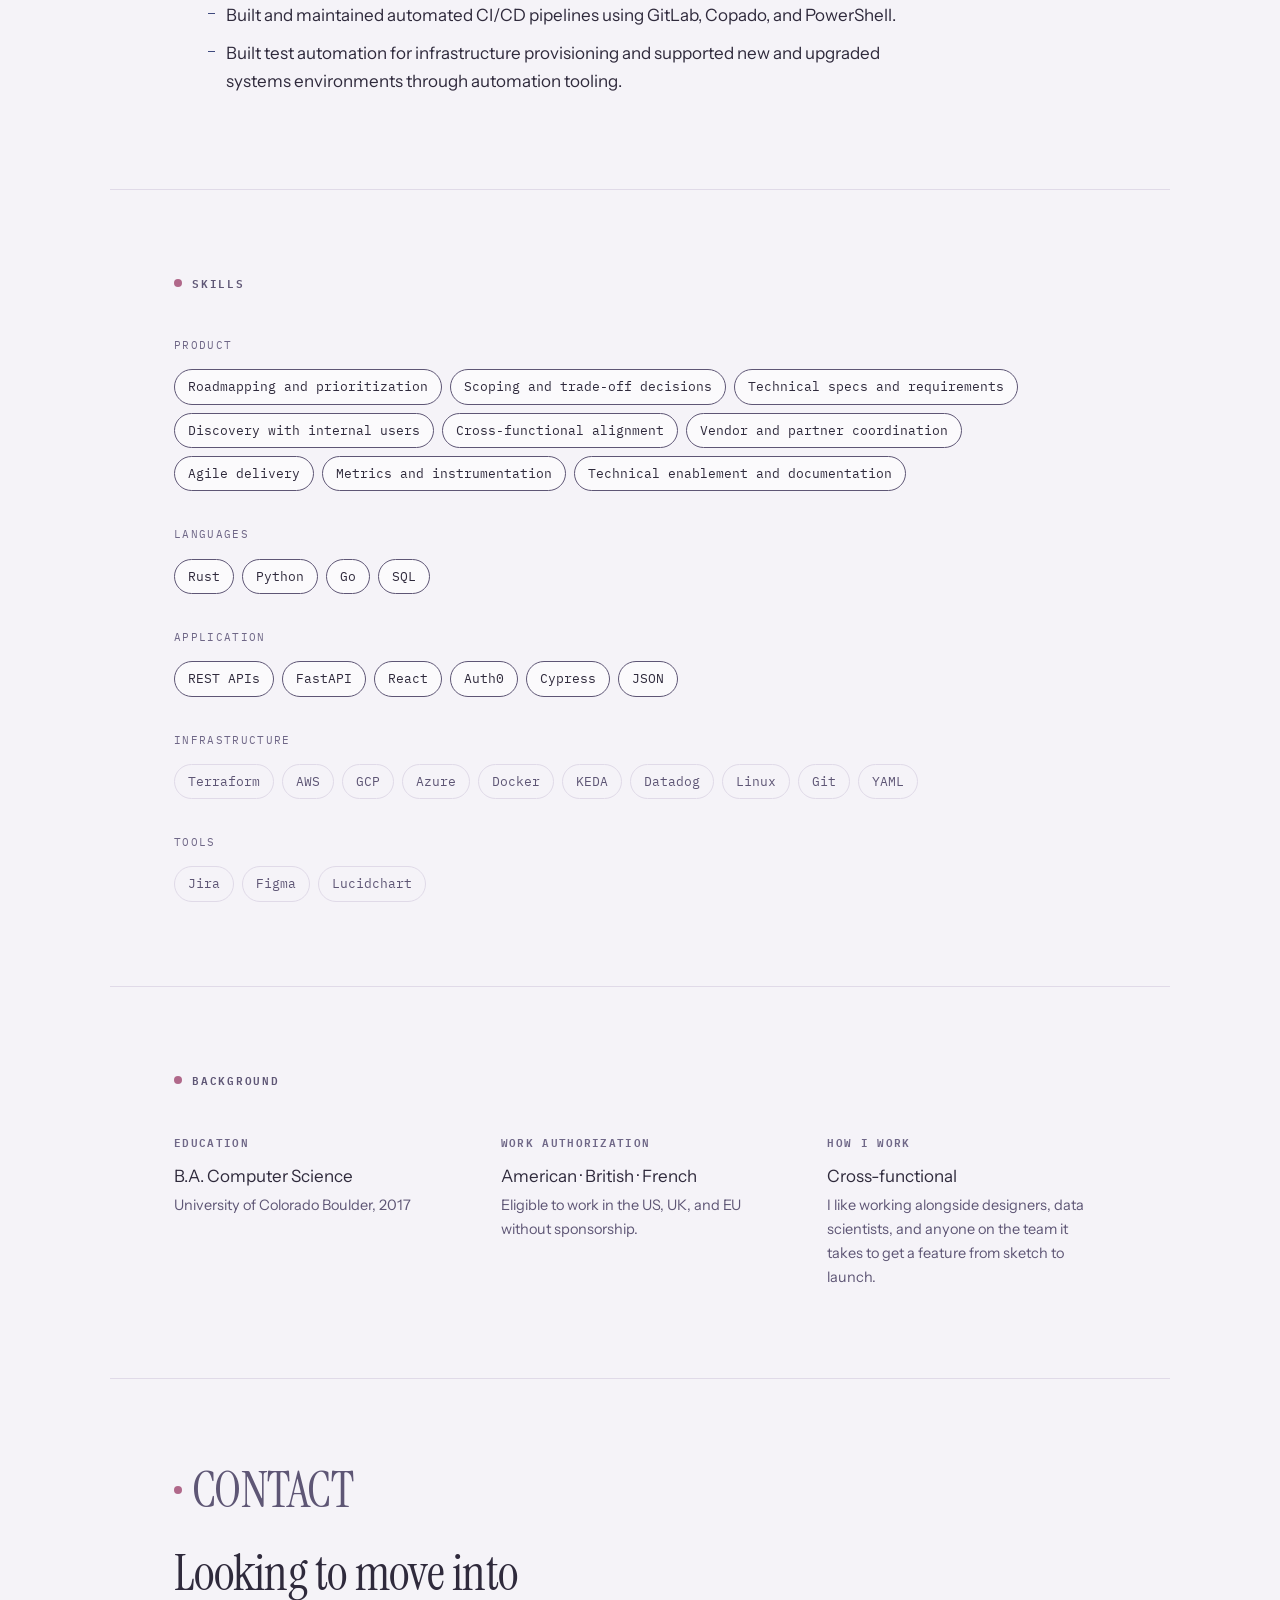
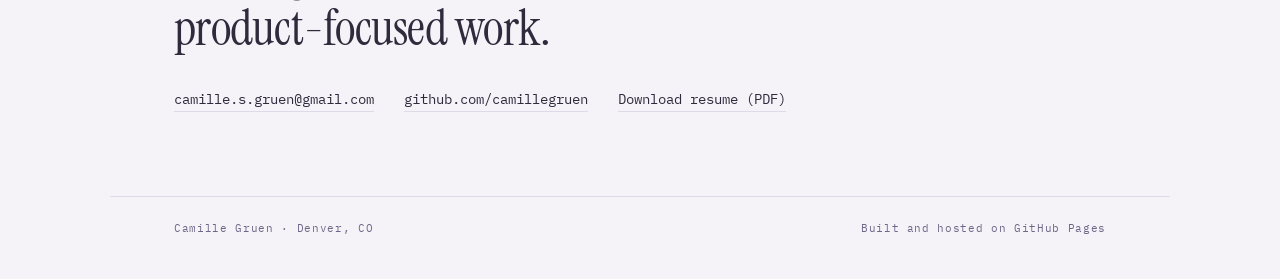
==== commit 97c54ec0: "Add youtube link" ====
--- a/index.html
+++ b/index.html
@@ -35,7 +35,7 @@
 <main id="main">
 
   <section class="hero wrap">
-    <p class="available"><span class="dot" aria-hidden="true"></span>Open to product focused roles &middot; Denver, CO</p>
+    <p class="available"><span class="dot" aria-hidden="true"></span>Based in Denver, Colorado</p>
     <h1>Building products end to end, starting with the <em>data</em>.</h1>
     <p class="standfirst">
       Eight years building data-heavy products across telecom infrastructure and startups.
